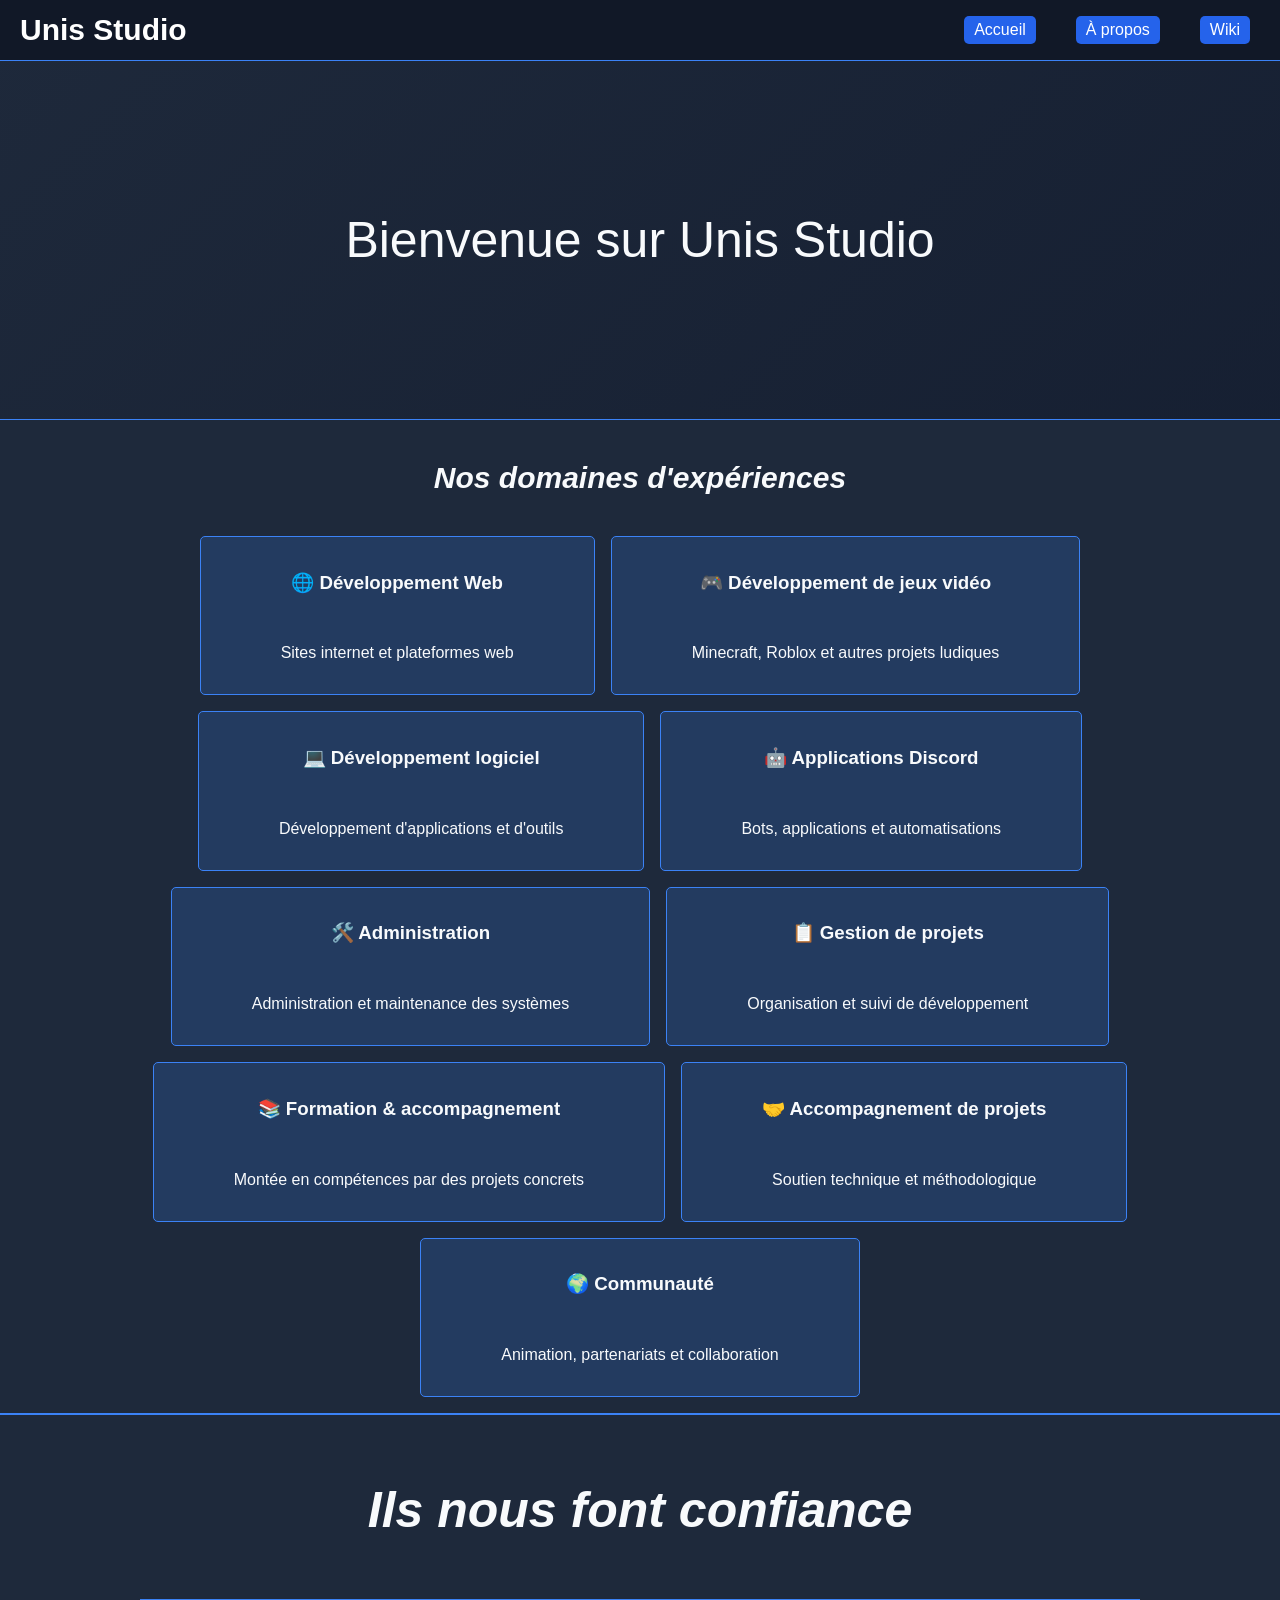
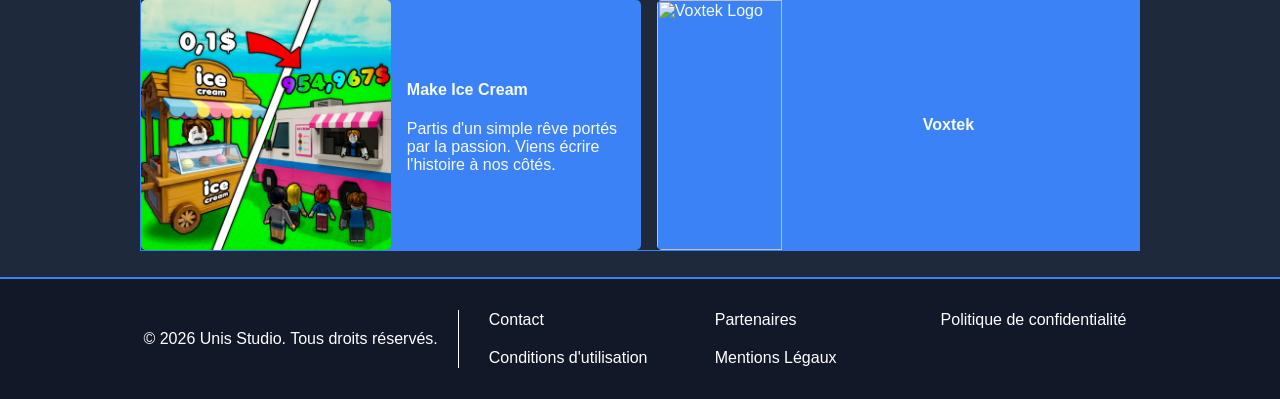
==== index.html @ 0c1479c6 "Ajout Footer, Header, et Index et des bases" ====
<html>
<head>
    <title>Unis Studio</title>
    <link rel="stylesheet" href="css/style.css">
    <link rel="stylesheet" href="css/layout.css">
    <link rel="stylesheet" href="css/index.css">
</head>
<body>
    <div id="header"></div>
    <div class="pad0">
        <div class="banner">
            <p id="Title-Index">Bienvenue sur Unis Studio</p>
        </div>
    </div>
    <div class="pad1" id="Domaine-Pad">
        <h2 id="Title-Domaine">Nos domaines d'expériences</h2>
        <div class="domaine-container">
            <div class="domaine">
                <h3>🌐 Développement Web</h3>
                <p>Sites internet et plateformes web</p>
            </div>
            <div class="domaine">
                <h3>🎮 Développement de jeux vidéo</h3>
                <p>Minecraft, Roblox et autres projets ludiques</p>
            </div>
            <div class="domaine">
                <h3>💻 Développement logiciel</h3>
                <p>Développement d'applications et d'outils</p>
            </div>
            <div class="domaine">
                <h3>🤖 Applications Discord</h3>
                <p>Bots, applications et automatisations</p>
            </div>
            <div class="domaine">
                <h3>🛠️ Administration</h3>
                <p>Administration et maintenance des systèmes</p>
            </div>
            <div class="domaine">
                <h3>📋 Gestion de projets</h3>
                <p>Organisation et suivi de développement</p>
            </div>
            <div class="domaine">
                <h3>📚 Formation & accompagnement</h3>
                <p>Montée en compétences par des projets concrets</p>
            </div>
            <div class="domaine">
                <h3>🤝 Accompagnement de projets</h3>
                <p>Soutien technique et méthodologique</p>
            </div>
            <div class="domaine">
                <h3>🌍 Communauté</h3>
                <p>Animation, partenariats et collaboration</p>
            </div>
        </div>
    </div>

    <div class="pad1" id="Partners-Pad">
        <p id="Title-Pad">Ils nous font confiance</p>
        <div class="partners">
            <div class="partners-container">
                <div class="partner">
                    <img src="assets/images/logo/madeicecream.webp" alt="Make Ice Cream Logo">
                    <div class="partner-text">
                        <h4>Make Ice Cream</h4>
                        <p>Partis d'un simple rêve portés par la passion. Viens écrire l'histoire à nos côtés.</p>
                    </div>
                </div>

                <div class="partner">
                    <img src="assets/images/logo/voxtek.gif" alt="Voxtek Logo">
                    <div class="partner-text">
                        <h4>Voxtek</h4>
                    </div>
                </div>
                <div class="partner">
                    <img src="assets/images/logo/kyubii.gif" alt="Kyubii Logo">
                    <div class="partner-text">
                        <h4>Kyubii</h4>
                    </div>
                </div>
            </div>
            <div aria-hidden="true" class="partners-container">
                <div class="partner">
                    <img src="assets/images/logo/madeicecream.webp" alt="Make Ice Cream Logo">
                    <div class="partner-text">
                        <h4>Make Ice Cream</h4>
                        <p>Partis d'un simple rêve portés par la passion. Viens écrire l'histoire à nos côtés.</p>
                    </div>
                </div>
                <div class="partner">
                    <img src="assets/images/logo/voxtek.gif" alt="Voxtek Logo">
                    <div class="partner-text">
                        <h4>Voxtek</h4>
                    </div>
                </div>
                <div class="partner">
                    <img src="assets/images/logo/kyubii.gif" alt="Kyubii Logo">
                    <div class="partner-text">
                        <h4>Kyubii</h4>
                    </div>
                </div>
            </div>
        </div>
    </div>
    
    <div id="footer"></div>

    <script src="js/layout.js"></script>
</body>


</html>
---- css/style.css ----
:root {
    --primary-color: #3b82f6;
    --secondary-color: #111827;
    --background-color: #0f172a;
    --background-color-low: #1e293b;
    --background-color-high: #1e293b;
    --surface-color: #141f30;

    --text-color: #f8fafc;
    --text-secondary: #cbd5e1;

    --button-color: #2563eb;
    --button-hover: #1d4ed8;

    --background-color1: #1e293b;
    --background-color2: #0f172a;
}
body {
    display: block;
    margin: 8px;
    background: linear-gradient(135deg, var(--background-color1), var(--background-color2));
    font-family: Arial, sans-serif;
}
#title-Index {
    font-size: 50px;
    text-align: center;
    color: var(--text-color);
}
---- css/layout.css ----
html,
body {
    min-height: 100vh;
    margin: 0;
}
body {
    display: flex;
    flex-direction: column;
}
/* Footer */
.footer-content {
    margin-top: auto;
    color: var(--secondary-color);

    width: 100%;
    height: 120px;

    background-color: var(--secondary-color);
    color: white;

    display: flex;
    justify-content: center;
    align-items: center;
    border-top: 1px solid var(--primary-color);
}
.footer-mention {
    border-right: 1px solid white;
    margin-right: 20px;
    padding-right: 20px;
    padding-top: 20px;
    padding-bottom: 20px;
}
.footer-link {
    color: white;
    text-decoration: none;
    margin: 0 10px;
}
.footer-link:hover {
    text-decoration: underline;
}
.footer-content-links {
    display: grid;
    grid-template-columns: repeat(3, 1fr);
    gap: 20px;
}

/* Header */
.header-content {
    color: var(--secondary-color);
    position: relative;
    top: 0;
    left: 0;
    width: 100%;
    height: 60px;
    background-color: var(--secondary-color);
    color: white;
    display: flex;
    align-items: center;
    border-bottom: 1px solid var(--primary-color);
}
#Header-Title {
    font-size: 30px;
    text-align: left;
    color: white;
    margin-left: 20px;
}
.nav-link {
    display: flex;
    margin-left: auto;
    gap: 20px;
    margin-right: 20px;
}
.nav-item {
    color: var(--text-color-light);
    text-decoration: none;
    margin: 0 10px;
    background-color: var(--button-color);
    padding: 5px 10px;
    border-radius: 5px;
}
.nav-item:hover {
    text-decoration: underline;
}
---- css/index.css ----
:root {
    --pad-separator: 1px solid var(--primary-color);
}
.pad0 {
    margin: 100px auto;
}
.pad1 {
    padding: 1em;
    display: flex;
    flex-direction: column;
    align-items: center;
    background-color: var(--background-color-high);
    border-top: 1px solid var(--primary-color);
    border-bottom: 0.2px solid var(--primary-color);
}
#Title-Pad {
    font-size: 50px;
    font-weight: bold;
    font-style: italic;
    color: var(--text-color);

}

/* Domaine */
#Domaine-Pad {
    display: flex;
    flex-direction: column;
    align-items: center;
    gap: 1em;
}
#Title-Domaine {
    font-size: 30px;
    font-weight: bold;
    font-style: italic;
    color: var(--text-color);
}

.domaine-container {
    display: flex;
    flex-wrap: wrap;
    flex-direction: center;
    justify-content: center;
    gap: 1em;
}
.domaine {
    display: flex;
    flex-direction: column;
    align-items: center;
    justify-content: center;
    gap: 1em;
    padding: 1em 5em; 
    border: 1px solid var(--primary-color);
    background-color: rgba(59, 130, 246, 0.2);
    color: var(--text-color);
    border-radius: 5px;
}
.domaine:hover {
    background-color: rgba(59, 130, 246, 0.4);
    box-shadow: 0 0 10px var(--primary-color);
    
    scale: 1.01;
}

/* Partners */
.partners {
    margin: 10px auto;
    border: 1px solid var(--primary-color);
    width: 80%;
    display: flex;
    overflow-x: auto;
    gap: 1em;

}
.partners-container {
    display: flex;
    align-items: center;
    justify-content: center;
    gap: 1em;
    animation: scroll 10s linear infinite;
}
.partners::-webkit-scrollbar {
    display: none;
}
.partner {
    display: flex;
    width: 500px;
    height: 250px;
    background-color: var(--primary-color);
    color: var(--text-color);
    justify-content: left;
    align-items: center;
    gap: 1em;
    border-radius: 5px;
    align-content: center;
}
.partner:hover {
    box-shadow: 0 0 10px var(--primary-color);
    scale: 1.01;
}
img {
    width: 50%;
    height: 100%;
    border-radius: 5px;
}

@keyframes scroll {
    from {
        translate : 0%;
    }
    to {
        translate : -100%;
    }
}
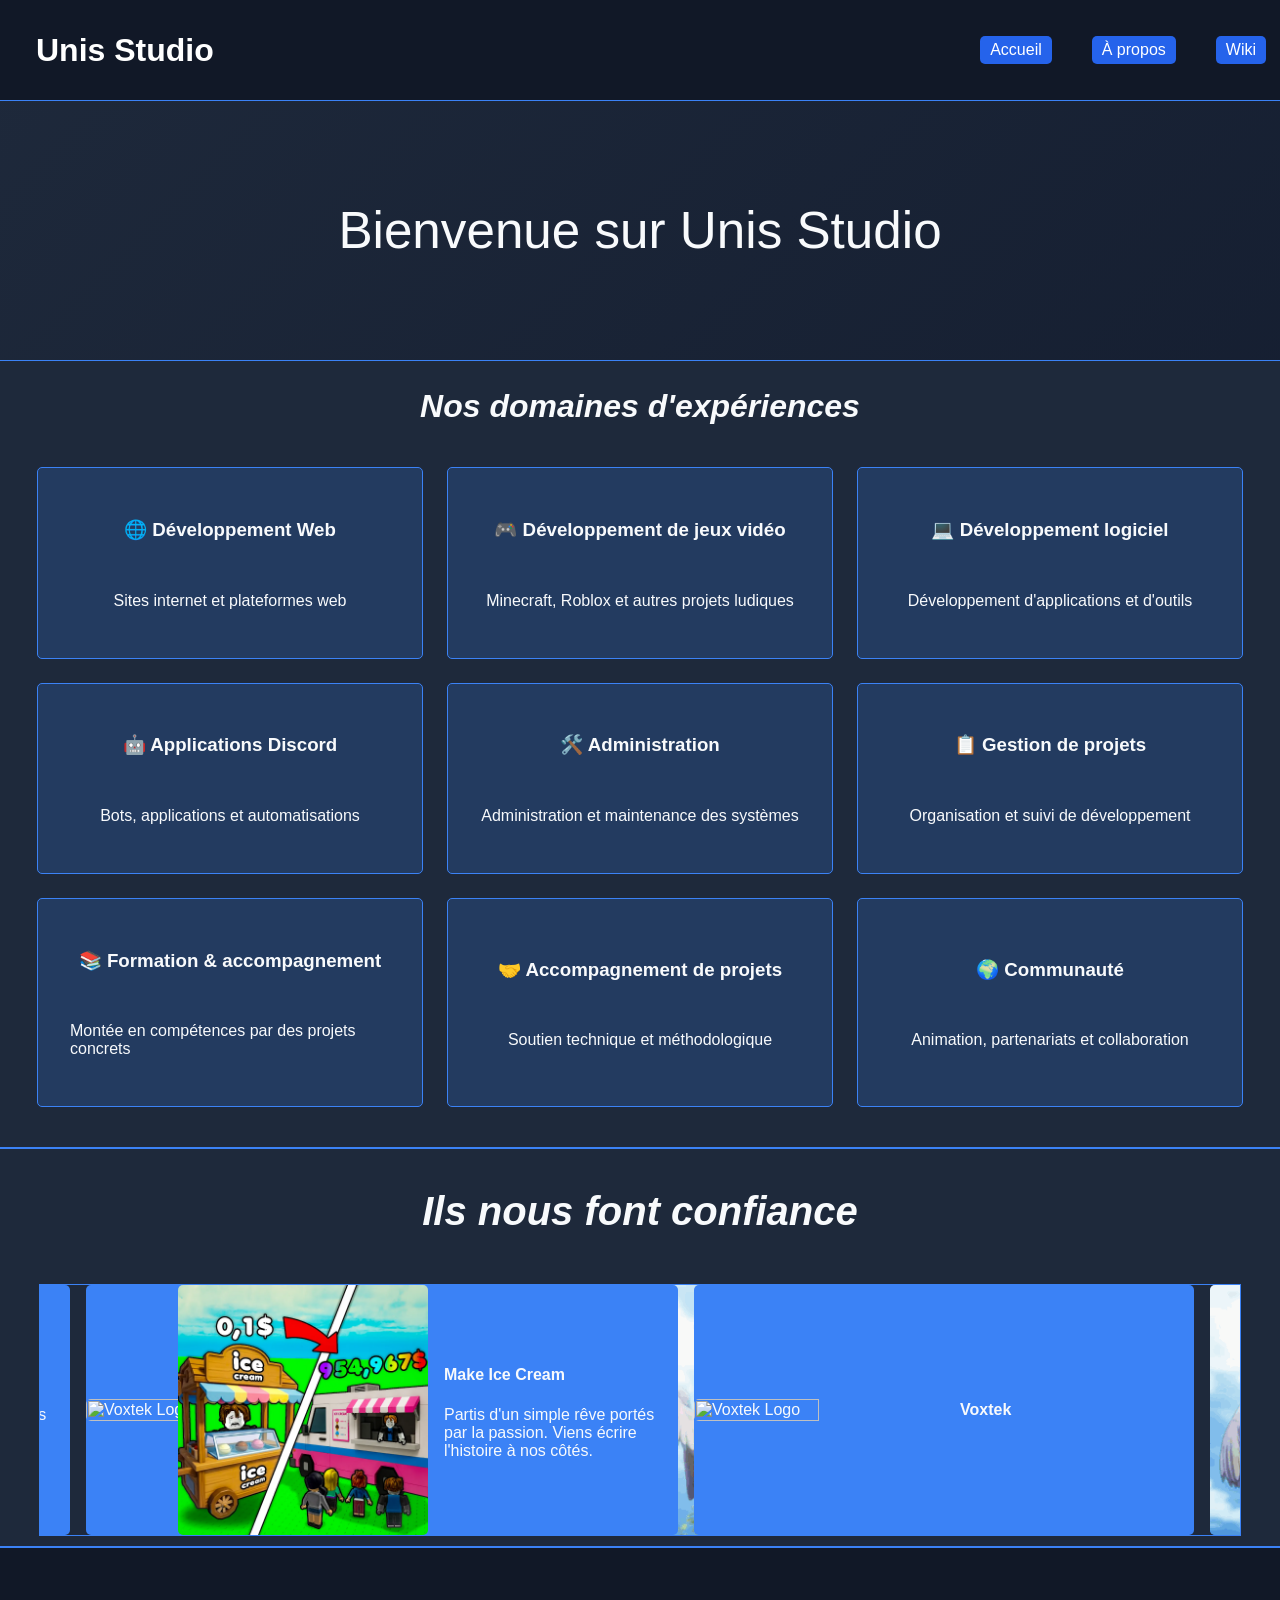
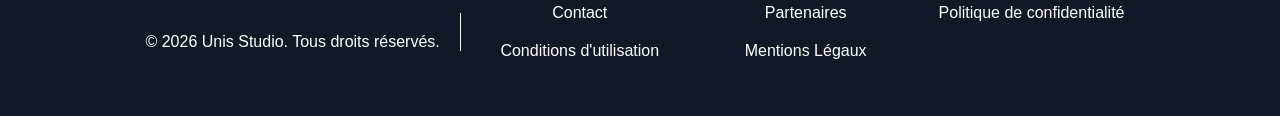
==== commit ae70549e: "feat: add Git workflow documentation and improve CSS responsiveness" ====
--- a/index.html
+++ b/index.html
@@ -7,6 +7,8 @@
 </head>
 <body>
     <div id="header"></div>
+    <main>
+        
     <div class="pad0">
         <div class="banner">
             <p id="Title-Index">Bienvenue sur Unis Studio</p>
@@ -103,6 +105,8 @@
         </div>
     </div>
     
+    
+    </main>
     <div id="footer"></div>
 
     <script src="js/layout.js"></script>
--- a/css/style.css
+++ b/css/style.css
@@ -15,14 +15,20 @@
     --background-color1: #1e293b;
     --background-color2: #0f172a;
 }
+html,
 body {
-    display: block;
-    margin: 8px;
+    min-height: 100vh;
+    margin: 0;
+}
+
+body {
+    display: flex;
+    flex-direction: column;
     background: linear-gradient(135deg, var(--background-color1), var(--background-color2));
     font-family: Arial, sans-serif;
+    overflow-x: hidden;
 }
-#title-Index {
-    font-size: 50px;
-    text-align: center;
-    color: var(--text-color);
+main {
+    flex: 1;
 }
+
--- a/css/layout.css
+++ b/css/layout.css
@@ -1,49 +1,3 @@
-html,
-body {
-    min-height: 100vh;
-    margin: 0;
-}
-body {
-    display: flex;
-    flex-direction: column;
-}
-/* Footer */
-.footer-content {
-    margin-top: auto;
-    color: var(--secondary-color);
-
-    width: 100%;
-    height: 120px;
-
-    background-color: var(--secondary-color);
-    color: white;
-
-    display: flex;
-    justify-content: center;
-    align-items: center;
-    border-top: 1px solid var(--primary-color);
-}
-.footer-mention {
-    border-right: 1px solid white;
-    margin-right: 20px;
-    padding-right: 20px;
-    padding-top: 20px;
-    padding-bottom: 20px;
-}
-.footer-link {
-    color: white;
-    text-decoration: none;
-    margin: 0 10px;
-}
-.footer-link:hover {
-    text-decoration: underline;
-}
-.footer-content-links {
-    display: grid;
-    grid-template-columns: repeat(3, 1fr);
-    gap: 20px;
-}
-
 /* Header */
 .header-content {
     color: var(--secondary-color);
@@ -51,7 +5,8 @@
     top: 0;
     left: 0;
     width: 100%;
-    height: 60px;
+    min-height:100px;
+    padding:0 1rem;
     background-color: var(--secondary-color);
     color: white;
     display: flex;
@@ -59,13 +14,15 @@
     border-bottom: 1px solid var(--primary-color);
 }
 #Header-Title {
-    font-size: 30px;
+    font-size:clamp(1.5rem,3vw,2rem);
     text-align: left;
     color: white;
     margin-left: 20px;
 }
 .nav-link {
     display: flex;
+    flex-wrap:wrap;
+
     margin-left: auto;
     gap: 20px;
     margin-right: 20px;
@@ -81,3 +38,70 @@
 .nav-item:hover {
     text-decoration: underline;
 }
+/* Footer */
+.footer-content {
+    margin-top: auto;
+
+    min-height:120px;
+    padding:1.5rem;
+
+    background-color: var(--secondary-color);
+    color: white;
+
+    display: flex;
+    justify-content: center;
+    align-items: center;
+    border-top: 1px solid var(--primary-color);
+    gap:1rem;
+}
+.footer-mention {
+    border-right:1px solid white;
+    margin: 0;
+    padding-right: 20px;
+    padding-top: 20px;
+}
+.footer-link {
+    color: white;
+    text-decoration: none;
+    margin: 0 10px;
+}
+.footer-link:hover {
+    text-decoration: underline;
+}
+.footer-content-links {
+    display: grid;
+    grid-template-columns: repeat(3, 1fr);
+    gap: 20px;
+    justify-items:center;
+}
+
+
+
+
+/* Reponsive */
+@media(max-width:768px){
+
+    .footer-content{
+        flex-direction:column;
+        text-align:center;
+    }
+    .footer-content-links{
+        grid-template-columns:1fr;
+    }
+    .footer-mention{
+        border-right:none;
+        border-bottom:1px solid white;
+        padding-right:0;
+        padding-bottom:20px;
+
+    }
+    .header-content{
+        flex-direction:column;
+        padding:1rem;
+    }
+
+    .nav-link{
+        margin:1rem 0 0;
+        justify-content:center;
+    }
+}
--- a/css/index.css
+++ b/css/index.css
@@ -1,11 +1,12 @@
 :root {
     --pad-separator: 1px solid var(--primary-color);
 }
+/* Generale */
 .pad0 {
-    margin: 100px auto;
+    margin: clamp(50px, 8vw, 100px) auto;
 }
 .pad1 {
-    padding: 1em;
+    padding: clamp(1rem, 3vw, 2rem) auto;
     display: flex;
     flex-direction: column;
     align-items: center;
@@ -13,12 +14,18 @@
     border-top: 1px solid var(--primary-color);
     border-bottom: 0.2px solid var(--primary-color);
 }
+
 #Title-Pad {
-    font-size: 50px;
+    font-size: clamp(2rem, 4vw, 2.5rem);
     font-weight: bold;
     font-style: italic;
     color: var(--text-color);
 
+}
+#title-Index {
+    font-size: clamp(2.2rem, 5vw, 3.2rem);
+    text-align: center;
+    color: var(--text-color);
 }
 
 /* Domaine */
@@ -29,7 +36,7 @@
     gap: 1em;
 }
 #Title-Domaine {
-    font-size: 30px;
+    font-size: clamp(1.7rem, 3vw, 2rem);
     font-weight: bold;
     font-style: italic;
     color: var(--text-color);
@@ -38,9 +45,9 @@
 .domaine-container {
     display: flex;
     flex-wrap: wrap;
-    flex-direction: center;
     justify-content: center;
-    gap: 1em;
+    margin-bottom: min(5%, 40px);
+    gap: 1.5rem;
 }
 .domaine {
     display: flex;
@@ -48,26 +55,29 @@
     align-items: center;
     justify-content: center;
     gap: 1em;
-    padding: 1em 5em; 
+    padding: 2rem;
     border: 1px solid var(--primary-color);
     background-color: rgba(59, 130, 246, 0.2);
     color: var(--text-color);
     border-radius: 5px;
+    flex:1 1 280px;
+    max-width: 320px;
+    min-width:250px;
 }
 .domaine:hover {
     background-color: rgba(59, 130, 246, 0.4);
     box-shadow: 0 0 10px var(--primary-color);
-    
-    scale: 1.01;
+    transition:.25s;
+    transform: scale(1.02);
 }
 
 /* Partners */
 .partners {
     margin: 10px auto;
     border: 1px solid var(--primary-color);
-    width: 80%;
+    width: min(1200px,95%);
     display: flex;
-    overflow-x: auto;
+    overflow: hidden;
     gap: 1em;
 
 }
@@ -83,8 +93,7 @@
 }
 .partner {
     display: flex;
-    width: 500px;
-    height: 250px;
+    flex:0 0 500px;
     background-color: var(--primary-color);
     color: var(--text-color);
     justify-content: left;
@@ -92,23 +101,88 @@
     gap: 1em;
     border-radius: 5px;
     align-content: center;
+    min-height:250px;
 }
 .partner:hover {
     box-shadow: 0 0 10px var(--primary-color);
-    scale: 1.01;
+    transition:.25s;
+    transform:scale(1.02);
 }
-img {
+.partner img {
     width: 50%;
     height: 100%;
     border-radius: 5px;
+    object-fit: cover;
 }
 
 @keyframes scroll {
     from {
-        translate : 0%;
+        transform:translateX(0%);
     }
     to {
-        translate : -100%;
+        transform:translateX(-100%)
     }
 }
 
+@media (max-width: 900px) {
+
+    .partner {
+        flex: 0 0 380px;
+        height: 200px;
+    }
+
+    .domaine {
+        flex: 1 1 220px;
+    }
+
+}
+@media (max-width: 768px) {
+
+    .domaine-container {
+        flex-direction: column;
+        align-items: center;
+    }
+
+    .domaine {
+        width: 100%;
+        max-width: 450px;
+        min-height: auto;
+    }
+
+    .partner {
+        flex: 0 0 95%;
+        height: auto;
+        flex-direction: column;
+    }
+
+    .partner img {
+        width: 100%;
+        height: 220px;
+    }
+    
+
+}
+
+@media (max-width: 480px) {
+
+    .pad1 {
+        padding: 1rem;
+    }
+
+    #Title-Pad {
+        font-size: 1.8rem;
+    }
+
+    #title-Index {
+        font-size: 2.2rem;
+    }
+
+    .domaine {
+        padding: 1.5rem;
+    }
+
+    .partner img {
+        height: 180px;
+    }
+
+}
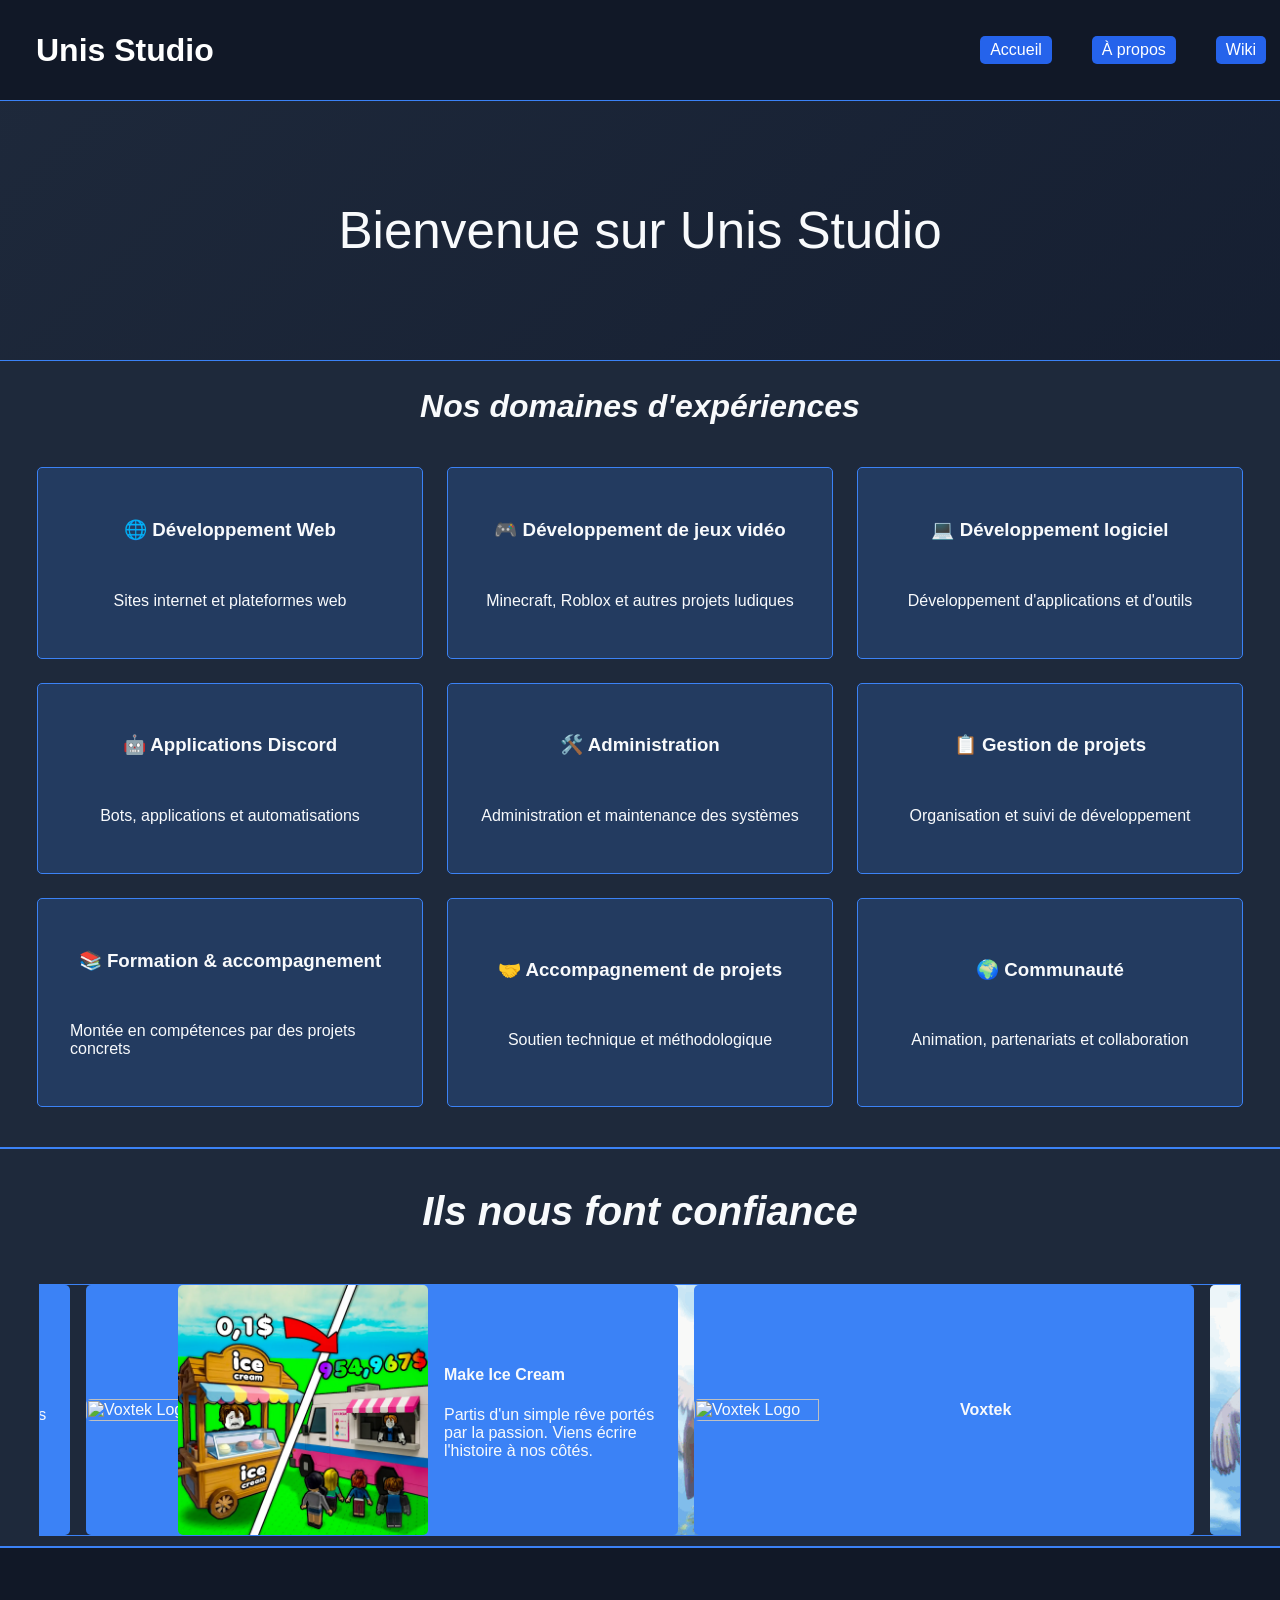
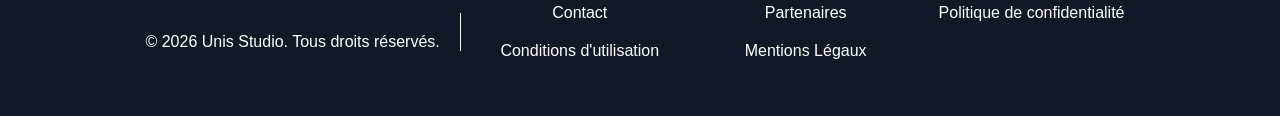
==== commit 49e0b50c: "feat: add logo image and Open Graph meta tags to index.html" ====
--- a/index.html
+++ b/index.html
@@ -1,9 +1,15 @@
 <html>
 <head>
     <title>Unis Studio</title>
+    <link rel="icon" href="assets/images/logo/UnisStudio.png">
     <link rel="stylesheet" href="css/style.css">
     <link rel="stylesheet" href="css/layout.css">
     <link rel="stylesheet" href="css/index.css">
+    <!-- Preview Page -->
+    <meta property="og:title" content="Unis Studio | By H.M.C.">
+    <meta property="og:description" content="Unis Studio est un studio de développement de logiciels et jeux vidéos">
+    <meta property="og:type" content="website">
+    <meta property="og:url" content="https://unis-studio.github.io/site/assets/image/logo/UnisStudio.png">
 </head>
 <body>
     <div id="header"></div>
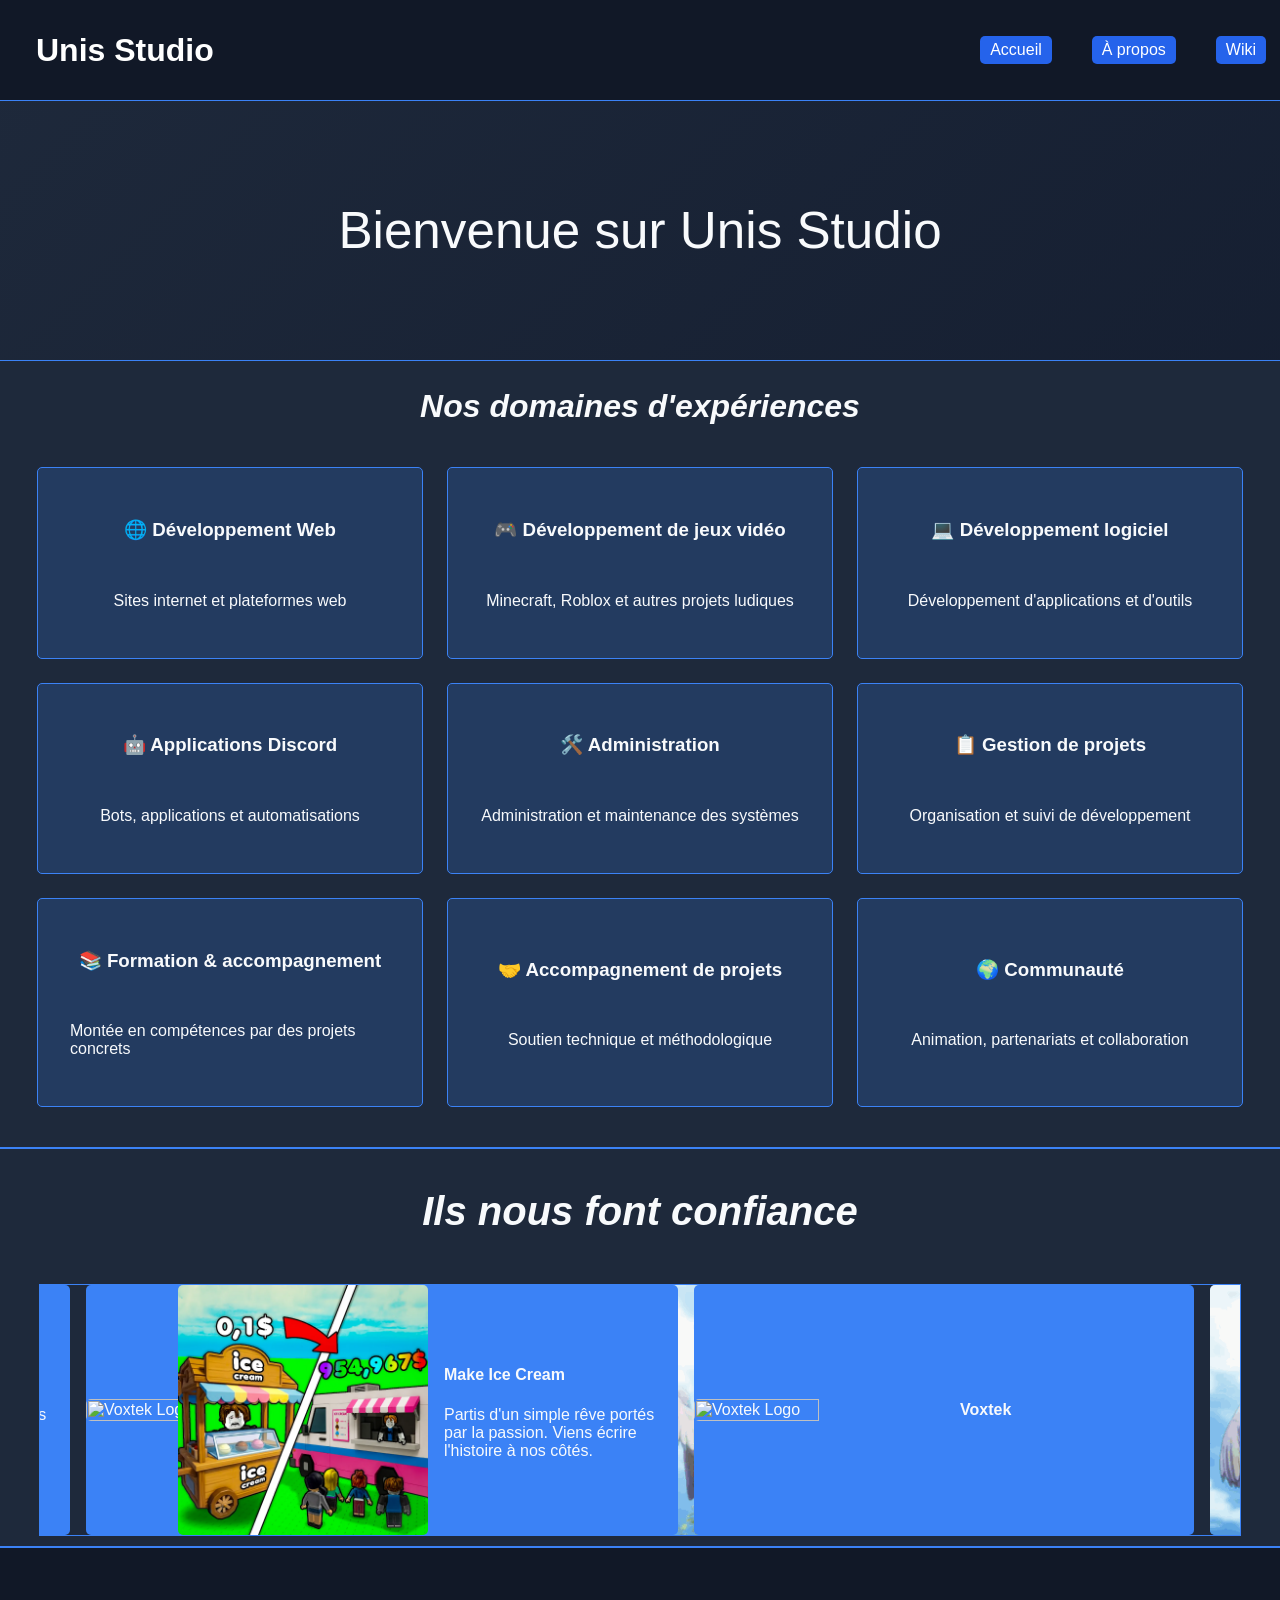
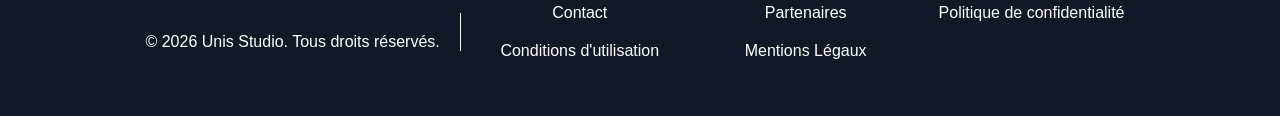
==== commit 5302d912: "feat: update contact page with new layout and Open Graph meta tags" ====
--- a/index.html
+++ b/index.html
@@ -9,7 +9,7 @@
     <meta property="og:title" content="Unis Studio | By H.M.C.">
     <meta property="og:description" content="Unis Studio est un studio de développement de logiciels et jeux vidéos">
     <meta property="og:type" content="website">
-    <meta property="og:url" content="https://unis-studio.github.io/site/assets/image/logo/UnisStudio.png">
+    <meta property="og:url" content="https://unis-studio.github.io/site/assets/images/logo/UnisStudio.png">
 </head>
 <body>
     <div id="header"></div>
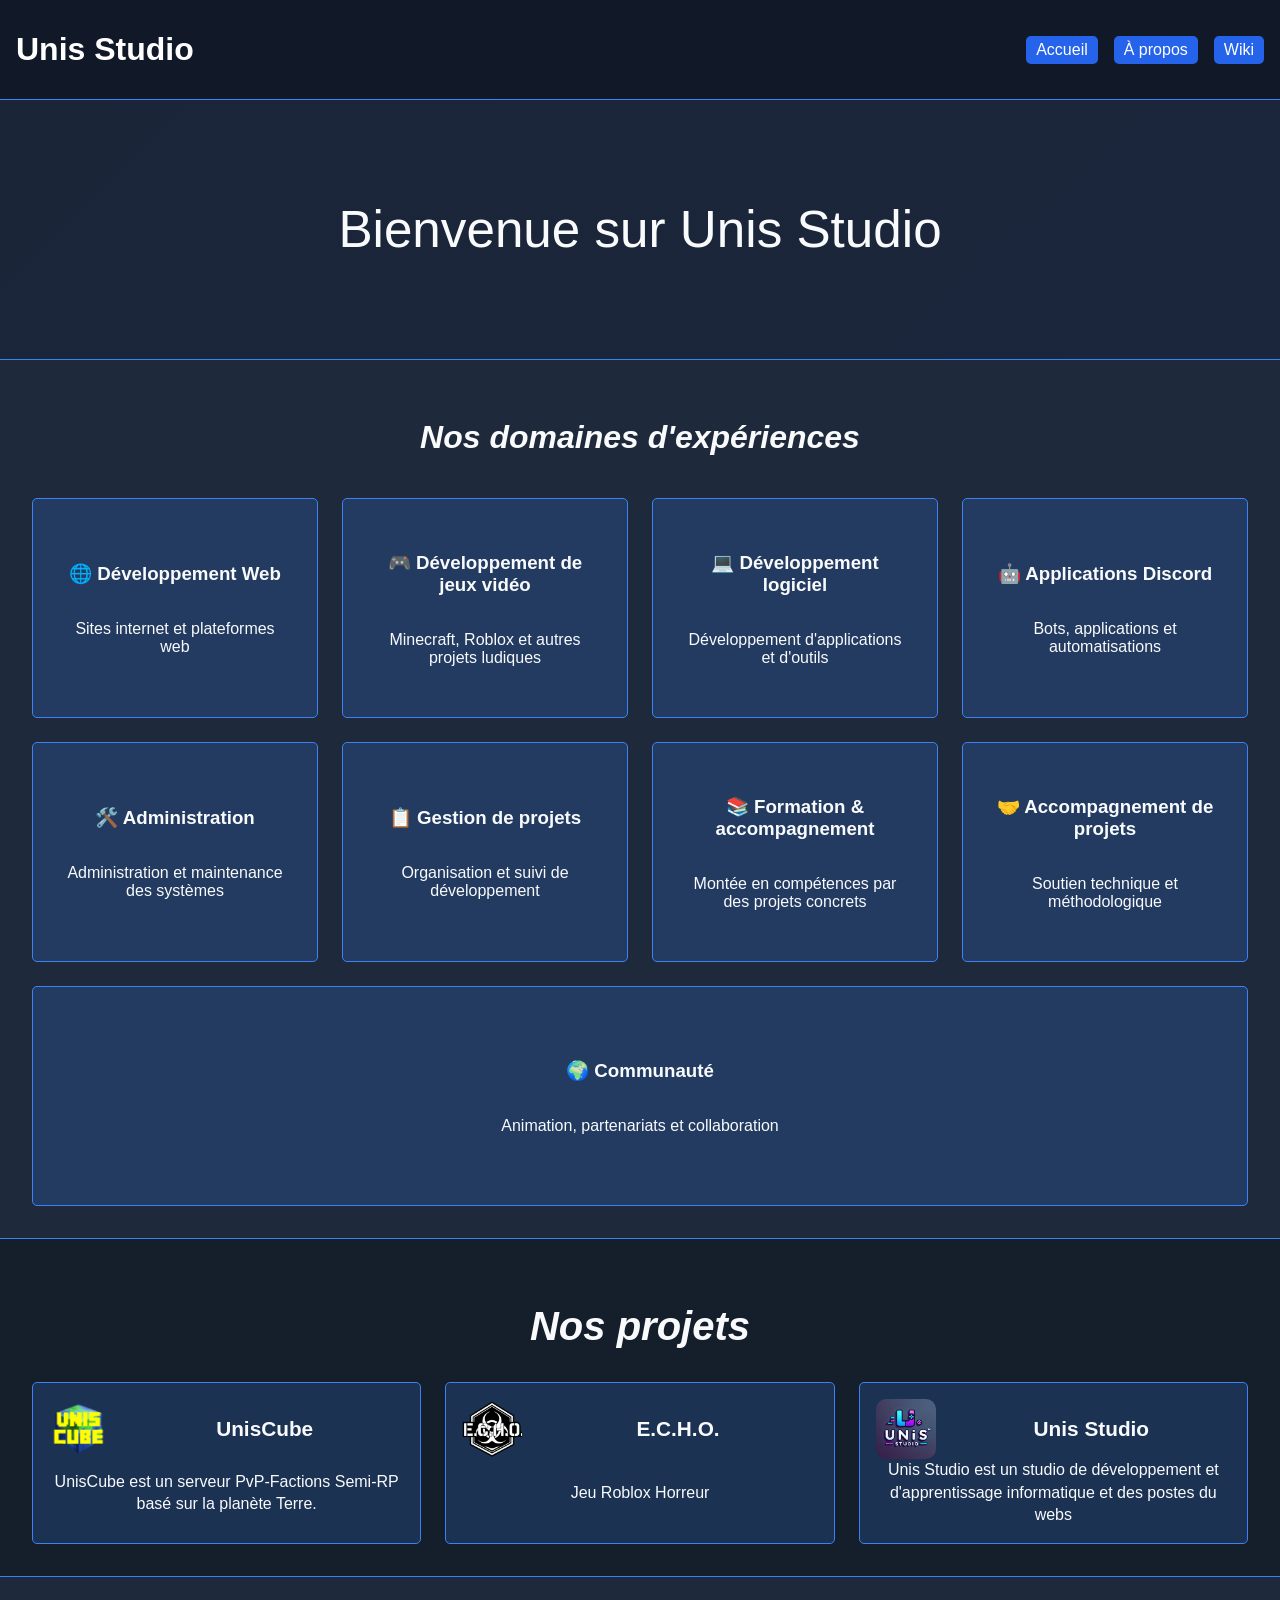
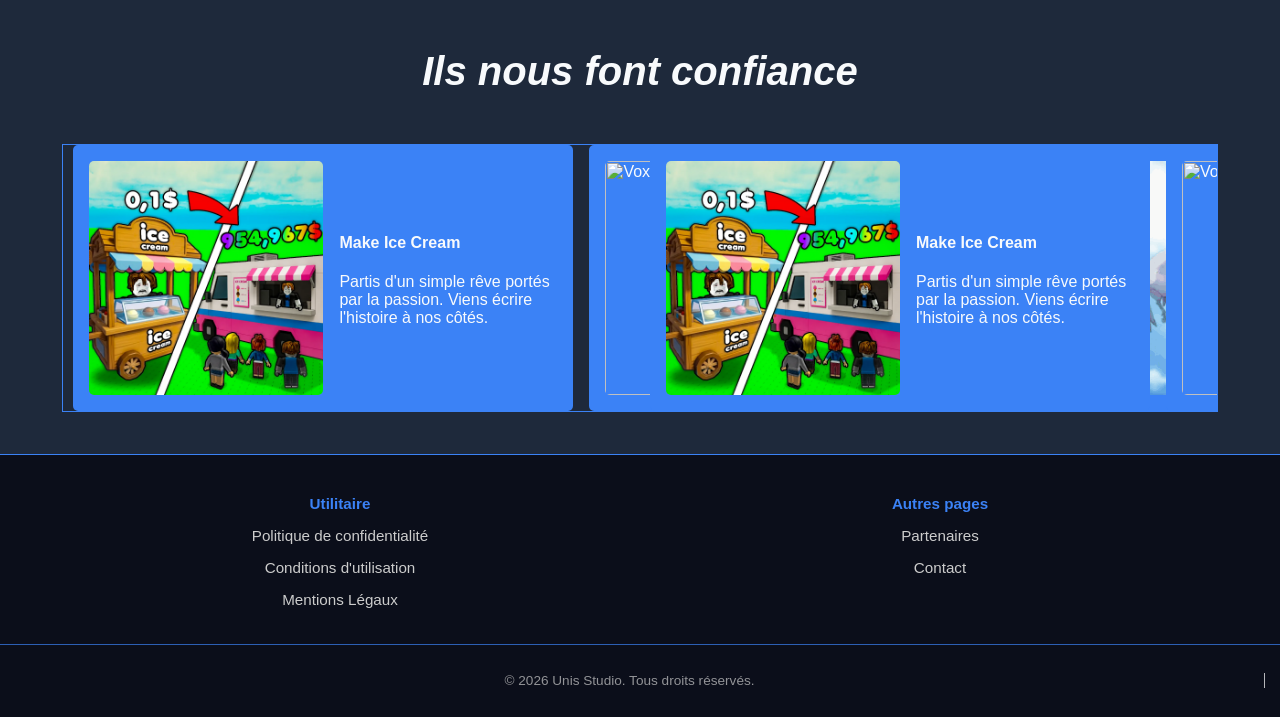
==== commit f674a600: "feat: add projects section with dynamic content; include privacy policy and terms of use pages; enha" ====
--- a/index.html
+++ b/index.html
@@ -1,6 +1,7 @@
 <html>
 <head>
     <title>Unis Studio</title>
+    <meta name="viewport" content="width=device-width, initial-scale=1.0">
     <link rel="icon" href="assets/images/logo/UnisStudio.png">
     <link rel="stylesheet" href="css/style.css">
     <link rel="stylesheet" href="css/layout.css">
@@ -61,7 +62,11 @@
             </div>
         </div>
     </div>
-
+    <div class="pad2" id="Nos-projets">
+        <h2 id="Title-Pad">Nos projets</h2>
+        <div class="projet-container" id="projet-container">
+        </div>
+    </div>
     <div class="pad1" id="Partners-Pad">
         <p id="Title-Pad">Ils nous font confiance</p>
         <div class="partners">
@@ -114,7 +119,8 @@
     
     </main>
     <div id="footer"></div>
-
+    <script src="assets/data/projets.js"></script>
+    <script src="js/index.js"></script>
     <script src="js/layout.js"></script>
 </body>
 
--- a/css/style.css
+++ b/css/style.css
@@ -2,7 +2,7 @@
     --primary-color: #3b82f6;
     --secondary-color: #111827;
     --background-color: #0f172a;
-    --background-color-low: #1e293b;
+    --background-color-low: #151e2b;
     --background-color-high: #1e293b;
     --surface-color: #141f30;
 
@@ -12,8 +12,9 @@
     --button-color: #2563eb;
     --button-hover: #1d4ed8;
 
-    --background-color1: #1e293b;
+    --background-color1: #1a2538;
     --background-color2: #0f172a;
+    --background-color3: #1c2741;
 }
 html,
 body {
@@ -24,11 +25,26 @@
 body {
     display: flex;
     flex-direction: column;
-    background: linear-gradient(135deg, var(--background-color1), var(--background-color2));
+    background: linear-gradient(135deg, var(--background-color1) 0%, var(--background-color3) 50%, var(--background-color2) 100%);
+    background-size: 200% 200%;
+    animation: gradientMove 15s ease infinite;
     font-family: Arial, sans-serif;
     overflow-x: hidden;
 }
 main {
     flex: 1;
 }
+@keyframes gradientMove {
+    0% {
+        background-position: 0% 50%;
+    }
 
+    50% {
+        background-position: 100% 50%;
+    }
+
+    100% {
+        background-position: 0% 50%;
+    }
+}
+
--- a/css/layout.css
+++ b/css/layout.css
@@ -1,107 +1,338 @@
-/* Header */
+/* =========================
+   GLOBAL
+========================= */
+
+* {
+    box-sizing: border-box;
+}
+
+
+/* =========================
+   HEADER
+========================= */
+
 .header-content {
-    color: var(--secondary-color);
-    position: relative;
-    top: 0;
-    left: 0;
+
     width: 100%;
-    min-height:100px;
-    padding:0 1rem;
+    min-height: 100px;
+
+    padding: 1rem;
+
     background-color: var(--secondary-color);
     color: white;
+
     display: flex;
     align-items: center;
+    justify-content: space-between;
+    gap: 1rem;
+
     border-bottom: 1px solid var(--primary-color);
 }
+
+
 #Header-Title {
-    font-size:clamp(1.5rem,3vw,2rem);
+
+    margin: 0;
+
+    font-size: clamp(1.5rem, 3vw, 2rem);
+
+    color: white;
+
     text-align: left;
+
+}
+
+
+.nav-link {
+
+    display: flex;
+
+    flex-wrap: wrap;
+
+    justify-content: flex-end;
+
+    align-items: center;
+
+    gap: 1rem;
+
+}
+
+
+.nav-item {
+
+    padding: 5px 10px;
+
+    background-color: var(--button-color);
+
+    color: var(--text-color-light);
+
+    text-decoration: none;
+
+    border-radius: 5px;
+
+    white-space: nowrap;
+
+    transition: .2s;
+}
+
+
+.nav-item:hover {
+
+    text-decoration: underline;
+
+}
+
+
+/* =========================
+   FOOTER
+========================= */
+
+.footer {
+
+    margin-top: auto;
+
+    background: #0b0e1a;
+
+    color: #ccc;
+
+    font-size: .95rem;
+
+    border-top: 1px solid var(--primary-color);
+
+}
+
+
+.footer-content {
+
+    width: min(1200px, 100%);
+
+    margin: auto;
+
+    padding: 20px;
+
+    display: grid;
+
+    grid-template-columns: repeat(auto-fit, minmax(220px, 1fr));
+
+    gap: 40px;
+
+}
+
+
+.footer-mention {
+
+    border-right: 1px solid white;
+
+    padding-right: 20px;
+
+}
+
+
+.footer-link {
+
     color: white;
-    margin-left: 20px;
-}
-.nav-link {
-    display: flex;
-    flex-wrap:wrap;
-
-    margin-left: auto;
+
+    text-decoration: none;
+
+}
+
+
+.footer-link:hover {
+
+    text-decoration: underline;
+
+}
+
+
+
+.footer-content-links {
+
+    display: grid;
+
+    grid-template-columns: repeat(3, 1fr);
+
     gap: 20px;
-    margin-right: 20px;
-}
-.nav-item {
-    color: var(--text-color-light);
-    text-decoration: none;
-    margin: 0 10px;
-    background-color: var(--button-color);
-    padding: 5px 10px;
-    border-radius: 5px;
-}
-.nav-item:hover {
-    text-decoration: underline;
-}
-/* Footer */
-.footer-content {
-    margin-top: auto;
-
-    min-height:120px;
-    padding:1.5rem;
-
-    background-color: var(--secondary-color);
-    color: white;
-
-    display: flex;
-    justify-content: center;
-    align-items: center;
-    border-top: 1px solid var(--primary-color);
-    gap:1rem;
-}
-.footer-mention {
-    border-right:1px solid white;
-    margin: 0;
-    padding-right: 20px;
-    padding-top: 20px;
-}
-.footer-link {
-    color: white;
-    text-decoration: none;
-    margin: 0 10px;
-}
-.footer-link:hover {
-    text-decoration: underline;
-}
-.footer-content-links {
-    display: grid;
-    grid-template-columns: repeat(3, 1fr);
-    gap: 20px;
-    justify-items:center;
-}
-
-
-
-
-/* Reponsive */
+
+}
+
+
+.footer-block {
+
+    text-align: center;
+
+}
+
+
+.footer-block h4 {
+
+    color: var(--primary-color);
+
+    margin-bottom: 15px;
+
+}
+
+
+.footer-block p {
+
+    line-height: 1.6;
+
+    opacity: .85;
+
+}
+
+
+.footer-block ul {
+
+    list-style:none;
+
+    padding:0;
+
+}
+
+
+.footer-block ul li {
+
+    margin-bottom:10px;
+
+}
+
+
+.footer-block ul li a {
+
+    color:#ccc;
+
+    text-decoration:none;
+
+    transition:.2s;
+
+}
+
+
+.footer-block ul li a:hover {
+
+    color:var(--primary-light);
+
+}
+
+
+
+.footer-bottom {
+
+    border-top:1px solid var(--primary-color);
+
+    text-align:center;
+
+    padding:15px;
+
+    font-size:.85rem;
+
+    opacity:.7;
+
+}
+
+
+
+/* =========================
+   TABLETTE
+========================= */
+
 @media(max-width:768px){
 
-    .footer-content{
+
+    /* HEADER */
+
+    .header-content {
+
         flex-direction:column;
+
+        justify-content:center;
+
         text-align:center;
-    }
-    .footer-content-links{
+
+    }
+
+
+    #Header-Title {
+
+        text-align:center;
+
+    }
+
+
+    .nav-link {
+
+        justify-content:center;
+
+        width:100%;
+
+    }
+
+
+
+    /* FOOTER */
+
+
+    .footer-content {
+
         grid-template-columns:1fr;
-    }
-    .footer-mention{
+
+        text-align:center;
+
+    }
+
+
+    .footer-content-links {
+
+        grid-template-columns:repeat(2,1fr);
+
+    }
+
+
+    .footer-mention {
+
         border-right:none;
+
         border-bottom:1px solid white;
+
         padding-right:0;
+
         padding-bottom:20px;
 
     }
-    .header-content{
+
+}
+
+
+
+/* =========================
+   MOBILE
+========================= */
+
+@media(max-width:480px){
+
+
+    .nav-link {
+
         flex-direction:column;
-        padding:1rem;
-    }
-
-    .nav-link{
-        margin:1rem 0 0;
-        justify-content:center;
-    }
+
+        width:100%;
+
+    }
+
+
+    .nav-item {
+
+        width:100%;
+
+        text-align:center;
+
+    }
+
+
+    .footer-content-links {
+
+        grid-template-columns:1fr;
+
+    }
+
 }
--- a/css/index.css
+++ b/css/index.css
@@ -1,188 +1,483 @@
 :root {
     --pad-separator: 1px solid var(--primary-color);
 }
-/* Generale */
+
+
+/* =========================
+   GENERAL
+========================= */
+
 .pad0 {
-    margin: clamp(50px, 8vw, 100px) auto;
-}
+
+    margin: clamp(30px, 8vw, 100px) auto;
+
+    width: min(100%, 1200px);
+
+}
+
+
+.pad1,
+.pad2 {
+
+    padding: clamp(1rem, 3vw, 2rem);
+
+    display:flex;
+
+    flex-direction:column;
+
+    align-items:center;
+
+    width:100%;
+
+    border-top:1px solid var(--primary-color);
+
+}
+
+
 .pad1 {
-    padding: clamp(1rem, 3vw, 2rem) auto;
-    display: flex;
-    flex-direction: column;
-    align-items: center;
-    background-color: var(--background-color-high);
-    border-top: 1px solid var(--primary-color);
-    border-bottom: 0.2px solid var(--primary-color);
-}
+
+    background-color:var(--background-color-high);
+
+}
+
+
+.pad2 {
+
+    background-color:var(--background-color-low);
+
+}
+
+
 
 #Title-Pad {
-    font-size: clamp(2rem, 4vw, 2.5rem);
-    font-weight: bold;
-    font-style: italic;
-    color: var(--text-color);
-
-}
+
+    font-size:clamp(2rem,4vw,2.5rem);
+
+    font-weight:bold;
+
+    font-style:italic;
+
+    color:var(--text-color);
+
+    text-align:center;
+
+}
+
+
+
 #title-Index {
-    font-size: clamp(2.2rem, 5vw, 3.2rem);
-    text-align: center;
-    color: var(--text-color);
-}
-
-/* Domaine */
+
+    font-size:clamp(2.2rem,5vw,3.2rem);
+
+    text-align:center;
+
+    color:var(--text-color);
+
+    overflow-wrap:break-word;
+
+}
+
+
+
+/* =========================
+   DOMAINES
+========================= */
+
+
 #Domaine-Pad {
-    display: flex;
-    flex-direction: column;
-    align-items: center;
-    gap: 1em;
-}
+
+    gap:1rem;
+
+}
+
+
+
 #Title-Domaine {
-    font-size: clamp(1.7rem, 3vw, 2rem);
-    font-weight: bold;
-    font-style: italic;
-    color: var(--text-color);
-}
+
+    font-size:clamp(1.7rem,3vw,2rem);
+
+    font-weight:bold;
+
+    font-style:italic;
+
+    color:var(--text-color);
+
+}
+
+
 
 .domaine-container {
-    display: flex;
-    flex-wrap: wrap;
-    justify-content: center;
-    margin-bottom: min(5%, 40px);
-    gap: 1.5rem;
-}
+
+    width:100%;
+
+    display:flex;
+
+    flex-wrap:wrap;
+
+    justify-content:center;
+
+    gap:1.5rem;
+
+}
+
+
+
 .domaine {
-    display: flex;
-    flex-direction: column;
-    align-items: center;
-    justify-content: center;
-    gap: 1em;
-    padding: 2rem;
-    border: 1px solid var(--primary-color);
-    background-color: rgba(59, 130, 246, 0.2);
-    color: var(--text-color);
-    border-radius: 5px;
+
+
+    display:flex;
+
+    flex-direction:column;
+
+    align-items:center;
+
+    justify-content:center;
+
+
+    width:min(100%,320px);
+
+    min-height:220px;
+
+
+    padding:2rem;
+
+
+    border:1px solid var(--primary-color);
+
+    border-radius:5px;
+
+
+    background-color:rgba(59,130,246,.2);
+
+    color:var(--text-color);
+
+
     flex:1 1 280px;
-    max-width: 320px;
-    min-width:250px;
-}
+
+
+    text-align:center;
+
+
+    transition:.25s;
+
+}
+
+
+
 .domaine:hover {
-    background-color: rgba(59, 130, 246, 0.4);
-    box-shadow: 0 0 10px var(--primary-color);
+
+    background-color:rgba(59,130,246,.4);
+
+    box-shadow:0 0 10px var(--primary-color);
+
+    transform:scale(1.02);
+
+}
+
+
+
+/* =========================
+   PROJETS
+========================= */
+
+
+.projet-container {
+
+    width:100%;
+
+    display:flex;
+
+    flex-wrap:wrap;
+
+    justify-content:center;
+
+    gap:1.5rem;
+
+}
+
+
+
+.projet {
+
+
+    display:flex;
+
+    flex-direction:column;
+
+    align-items:center;
+
+
+    width:min(100%,320px);
+
+
+    min-height:155px;
+
+
+    padding:1rem;
+
+
+    border:1px solid var(--primary-color);
+
+    border-radius:5px;
+
+
+    background-color:rgba(59,130,246,.2);
+
+
+    color:var(--text-color);
+
+
+    flex:1 1 280px;
+
+
     transition:.25s;
-    transform: scale(1.02);
-}
-
-/* Partners */
+
+
+}
+
+
+
+.projet:hover {
+
+    transform:scale(1.01);
+
+    box-shadow:0 0 10px var(--primary-color);
+
+}
+
+
+
+.projet p {
+
+
+    flex:1;
+
+
+    display:flex;
+
+    align-items:center;
+
+    justify-content:center;
+
+
+    margin:0;
+
+
+    text-align:center;
+
+
+    line-height:1.4;
+
+}
+
+
+
+.projet-info-up {
+
+
+    width:100%;
+
+
+    display:flex;
+
+    align-items:center;
+
+    justify-content:center;
+
+
+    gap:1rem;
+
+
+}
+
+
+
+.projet-info-up h2 {
+
+
+    flex:1;
+
+
+    margin:0;
+
+
+    font-size:1.3rem;
+
+
+    overflow:hidden;
+
+    text-overflow:ellipsis;
+
+
+    white-space:nowrap;
+
+
+    text-align:center;
+
+
+}
+
+
+
+.projet img {
+
+
+    width:60px;
+
+    height:60px;
+
+
+    flex-shrink:0;
+
+
+    border-radius:10px;
+
+
+    object-fit:cover;
+
+}
+
+
+
+/* =========================
+   PARTNERS
+========================= */
+
+
 .partners {
-    margin: 10px auto;
-    border: 1px solid var(--primary-color);
-    width: min(1200px,95%);
-    display: flex;
-    overflow: hidden;
-    gap: 1em;
-
-}
+
+
+    width:min(1200px,95%);
+
+
+    margin:10px auto;
+
+
+    display:flex;
+
+
+    overflow:hidden;
+
+
+    border:1px solid var(--primary-color);
+
+
+}
+
+
+
 .partners-container {
-    display: flex;
-    align-items: center;
-    justify-content: center;
-    gap: 1em;
-    animation: scroll 10s linear infinite;
-}
-.partners::-webkit-scrollbar {
-    display: none;
-}
+    display:flex;
+    gap:1rem;
+    animation:scroll 10s linear infinite;
+    margin-left: 10px;
+}
+
+
+
 .partner {
-    display: flex;
-    flex:0 0 500px;
-    background-color: var(--primary-color);
-    color: var(--text-color);
-    justify-content: left;
-    align-items: center;
-    gap: 1em;
-    border-radius: 5px;
-    align-content: center;
+    display:flex;
+    flex:0 0 min(90vw,500px);
     min-height:250px;
-}
+    align-items:center;
+    gap:1rem;
+    padding:1rem;
+    border-radius:5px;
+    background-color:var(--primary-color);
+    color:var(--text-color);
+
+}
+
+
+
 .partner:hover {
-    box-shadow: 0 0 10px var(--primary-color);
-    transition:.25s;
+
+
+    box-shadow:0 0 10px var(--primary-color);
+
+
     transform:scale(1.02);
-}
+
+
+}
+
+
+
 .partner img {
-    width: 50%;
-    height: 100%;
-    border-radius: 5px;
-    object-fit: cover;
-}
+
+
+    width:50%;
+
+
+    height:100%;
+
+
+    min-height:200px;
+
+
+    object-fit:cover;
+
+
+    border-radius:5px;
+
+
+}
+
+
 
 @keyframes scroll {
+
     from {
-        transform:translateX(0%);
+        transform:translateX(0);
     }
     to {
-        transform:translateX(-100%)
-    }
-}
-
-@media (max-width: 900px) {
-
+        transform:translateX(-100%);
+    }
+}
+
+/* =========================
+   TABLETTE
+========================= */
+
+@media(max-width:900px){
     .partner {
-        flex: 0 0 380px;
-        height: 200px;
+        flex-direction:column;
+        min-height:auto;
+    }
+    .partner img {
+        width:100%;
+        height:200px;
+    }
+}
+
+/* =========================
+   MOBILE
+========================= */
+
+@media(max-width:480px){
+    .pad1,
+    .pad2 {
+        padding:1rem;
+    }
+
+    #Title-Pad {
+        font-size:1.8rem;
+    }
+
+    #title-Index {
+        font-size:2.2rem;
     }
 
     .domaine {
-        flex: 1 1 220px;
-    }
-
-}
-@media (max-width: 768px) {
-
-    .domaine-container {
-        flex-direction: column;
-        align-items: center;
-    }
-
-    .domaine {
-        width: 100%;
-        max-width: 450px;
-        min-height: auto;
-    }
-
-    .partner {
-        flex: 0 0 95%;
-        height: auto;
-        flex-direction: column;
+        padding:1.5rem;
+    }
+
+    .projet {
+        width:100%;
     }
 
     .partner img {
-        width: 100%;
-        height: 220px;
-    }
-    
-
-}
-
-@media (max-width: 480px) {
-
-    .pad1 {
-        padding: 1rem;
-    }
-
-    #Title-Pad {
-        font-size: 1.8rem;
-    }
-
-    #title-Index {
-        font-size: 2.2rem;
-    }
-
-    .domaine {
-        padding: 1.5rem;
-    }
-
-    .partner img {
-        height: 180px;
+        height:180px;
     }
 
 }
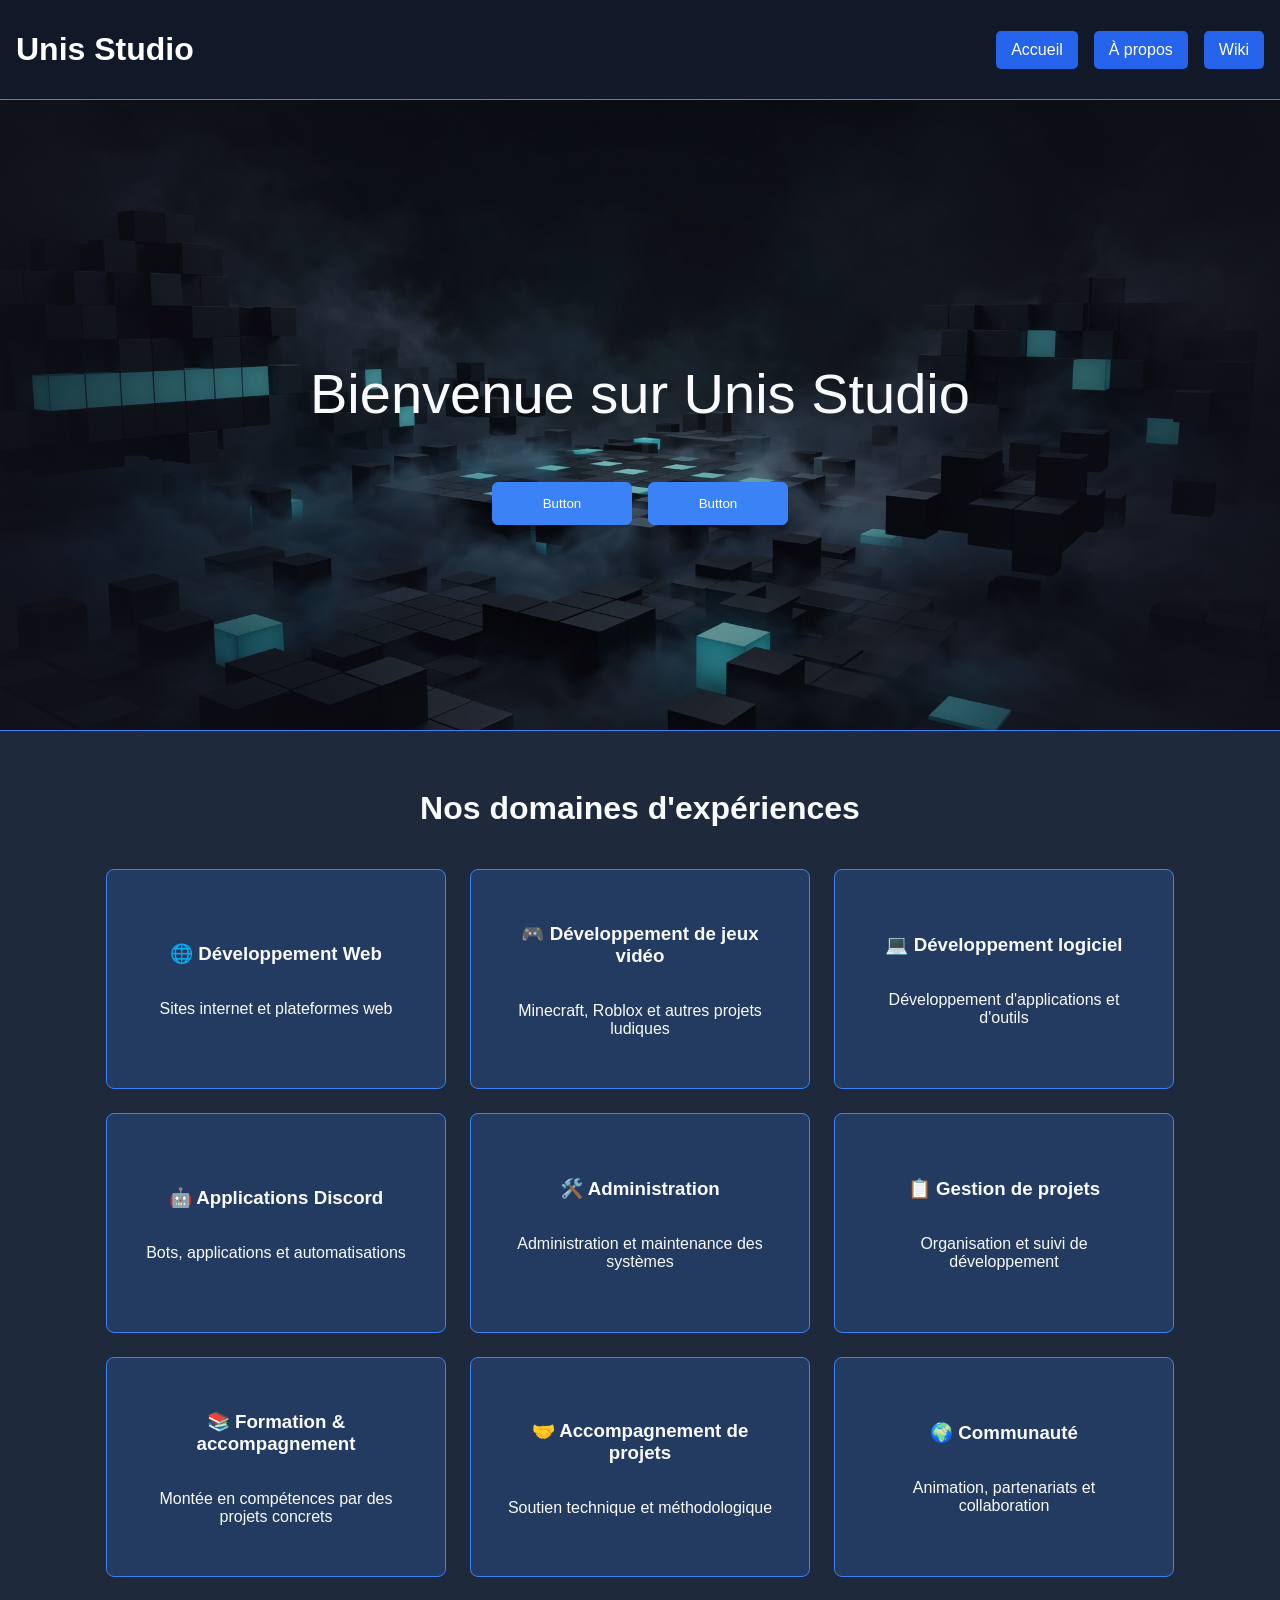
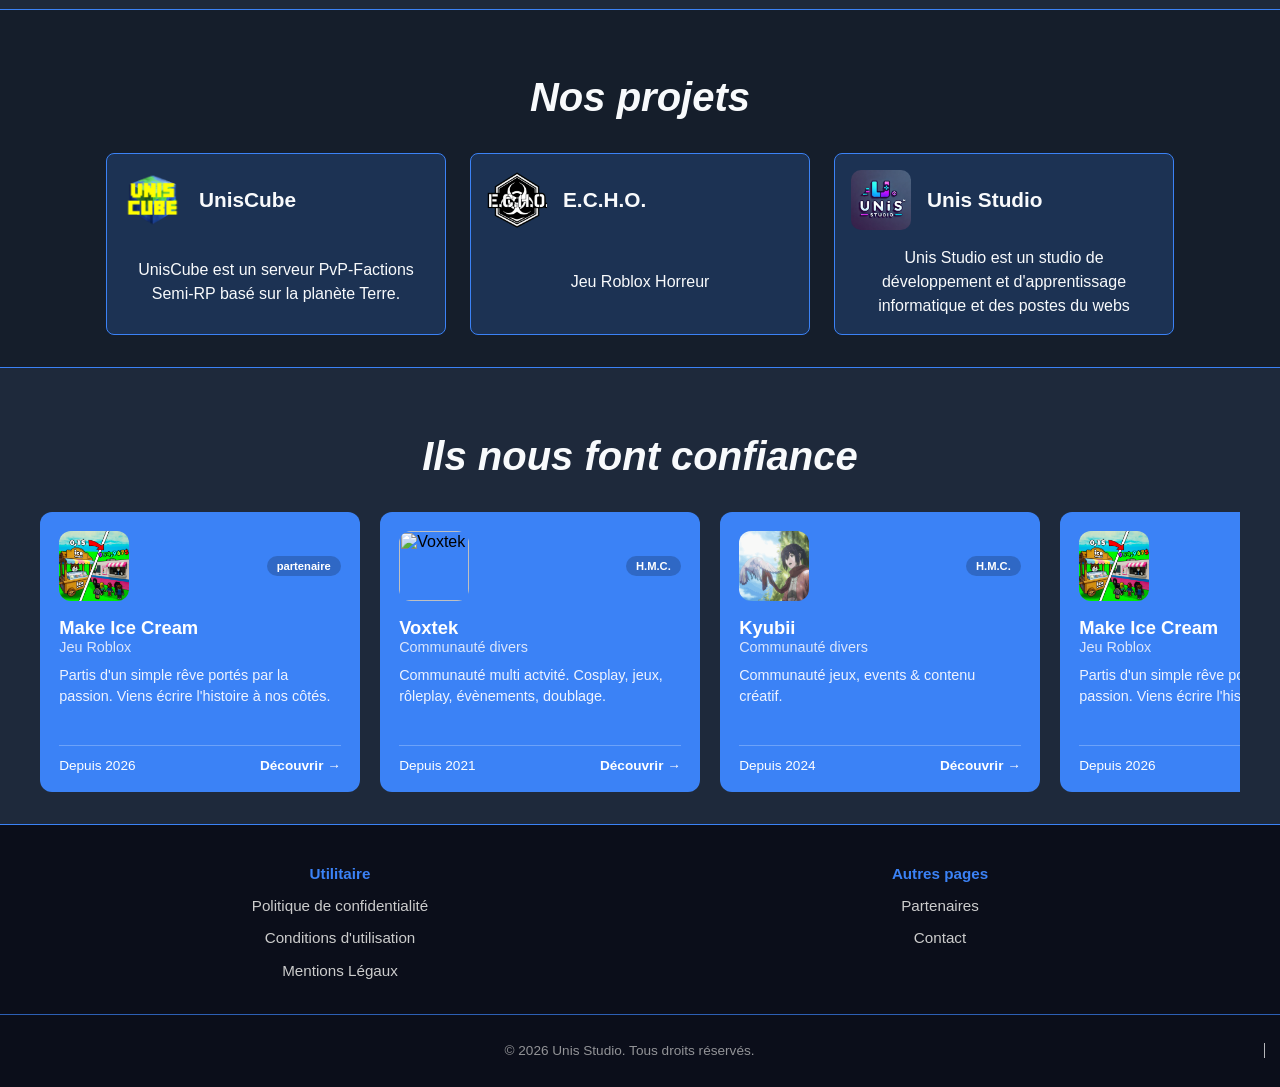
==== commit e0abb325: "feat: implement portfolio page with dynamic content; add partners section and status page; enhance s" ====
--- a/index.html
+++ b/index.html
@@ -16,11 +16,15 @@
     <div id="header"></div>
     <main>
         
-    <div class="pad0">
+    <section class="pad0">
         <div class="banner">
             <p id="Title-Index">Bienvenue sur Unis Studio</p>
+            <div class="pad0-button">
+                <button class="pad0-button-1">Button</button>
+                <button class="pad0-button-2">Button</button>
+            </div>
         </div>
-    </div>
+    </section>
     <div class="pad1" id="Domaine-Pad">
         <h2 id="Title-Domaine">Nos domaines d'expériences</h2>
         <div class="domaine-container">
@@ -67,61 +71,26 @@
         <div class="projet-container" id="projet-container">
         </div>
     </div>
-    <div class="pad1" id="Partners-Pad">
-        <p id="Title-Pad">Ils nous font confiance</p>
-        <div class="partners">
-            <div class="partners-container">
-                <div class="partner">
-                    <img src="assets/images/logo/madeicecream.webp" alt="Make Ice Cream Logo">
-                    <div class="partner-text">
-                        <h4>Make Ice Cream</h4>
-                        <p>Partis d'un simple rêve portés par la passion. Viens écrire l'histoire à nos côtés.</p>
-                    </div>
-                </div>
-
-                <div class="partner">
-                    <img src="assets/images/logo/voxtek.gif" alt="Voxtek Logo">
-                    <div class="partner-text">
-                        <h4>Voxtek</h4>
-                    </div>
-                </div>
-                <div class="partner">
-                    <img src="assets/images/logo/kyubii.gif" alt="Kyubii Logo">
-                    <div class="partner-text">
-                        <h4>Kyubii</h4>
-                    </div>
-                </div>
-            </div>
-            <div aria-hidden="true" class="partners-container">
-                <div class="partner">
-                    <img src="assets/images/logo/madeicecream.webp" alt="Make Ice Cream Logo">
-                    <div class="partner-text">
-                        <h4>Make Ice Cream</h4>
-                        <p>Partis d'un simple rêve portés par la passion. Viens écrire l'histoire à nos côtés.</p>
-                    </div>
-                </div>
-                <div class="partner">
-                    <img src="assets/images/logo/voxtek.gif" alt="Voxtek Logo">
-                    <div class="partner-text">
-                        <h4>Voxtek</h4>
-                    </div>
-                </div>
-                <div class="partner">
-                    <img src="assets/images/logo/kyubii.gif" alt="Kyubii Logo">
-                    <div class="partner-text">
-                        <h4>Kyubii</h4>
-                    </div>
-                </div>
-            </div>
-        </div>
+    <section id="Partners-Pad" class="pad1">
+    <h2 id="Title-Pad">Ils nous font confiance</h2>
+    <div class="partners">
+        <div class="partners-container">
     </div>
+    </section>
     
     
     </main>
     <div id="footer"></div>
     <script src="assets/data/projets.js"></script>
+    <script src="assets/data/partners.js"></script>
     <script src="js/index.js"></script>
     <script src="js/layout.js"></script>
+    <script>
+        (() => {
+        const track = document.querySelector('.partners-container');
+        if(track) track.innerHTML += track.innerHTML;
+        })();
+    </script>
 </body>
 
 
--- a/css/layout.css
+++ b/css/layout.css
@@ -60,7 +60,7 @@
 
 .nav-item {
 
-    padding: 5px 10px;
+    padding: 10px 15px;
 
     background-color: var(--button-color);
 
@@ -230,6 +230,9 @@
 
 }
 
+#disabled {
+    cursor: not-allowed;
+}
 
 
 /* =========================
--- a/css/index.css
+++ b/css/index.css
@@ -1,60 +1,115 @@
-:root {
-    --pad-separator: 1px solid var(--primary-color);
-}
-
-
-/* =========================
-   GENERAL
-========================= */
-
-.pad0 {
-
-    margin: clamp(30px, 8vw, 100px) auto;
-
-    width: min(100%, 1200px);
-
-}
-
+:root{
+    --pad-separator:1px solid var(--primary-color);
+}
+
+/* =========================
+   RESET
+========================= */
+
+*,
+*::before,
+*::after{
+    box-sizing:border-box;
+}
+
+img{
+    max-width:100%;
+    display:block;
+}
+
+html{
+    scroll-behavior:smooth;
+}
+
+body{
+    margin:0;
+    overflow-x:hidden;
+}
+
+/* =========================
+   HERO
+========================= */
+
+.pad0{
+    display:flex;
+    justify-content:center;
+    align-items:center;
+
+    width:100%;
+    min-height:70vh;
+
+    padding:2rem 1rem;
+    text-align:center;
+
+    background:
+        radial-gradient(circle, rgba(0,0,0,.25), rgba(16,16,26,.9)),
+        url("../assets/images/image/765970388_1052058500514869_1336402424257036138_n.webp")
+        center/cover no-repeat;
+}
+
+.pad0-button{
+    display:flex;
+    justify-content:center;
+    align-items:center;
+    flex-wrap:wrap;
+    gap:1rem;
+}
+
+.pad0-button-1,
+.pad0-button-2{
+    background:#3B82F6;
+    border:1px solid #3B82F6;
+    color:#fff;
+
+    min-width:140px;
+
+    padding:.8rem 1.4rem;
+
+    border-radius:6px;
+
+    cursor:pointer;
+
+    transition:.25s;
+}
+
+.pad0-button-1:hover,
+.pad0-button-2:hover{
+    transform:translateY(-2px);
+    box-shadow:0 0 10px #3B82F6;
+}
+
+/* =========================
+   PADS
+========================= */
 
 .pad1,
-.pad2 {
-
-    padding: clamp(1rem, 3vw, 2rem);
-
-    display:flex;
-
+.pad2{
+
+    display:flex;
     flex-direction:column;
-
-    align-items:center;
-
-    width:100%;
-
-    border-top:1px solid var(--primary-color);
-
-}
-
-
-.pad1 {
-
-    background-color:var(--background-color-high);
-
-}
-
-
-.pad2 {
-
-    background-color:var(--background-color-low);
-
-}
-
-
-
-#Title-Pad {
-
-    font-size:clamp(2rem,4vw,2.5rem);
+    align-items:center;
+
+    width:100%;
+
+    padding:clamp(1rem,3vw,2rem);
+
+    border-top:var(--pad-separator);
+
+}
+
+.pad1{
+    background:var(--background-color-high);
+}
+
+.pad2{
+    background:var(--background-color-low);
+}
+
+#Title-Pad{
+
+    font-size:clamp(1.6rem,5vw,2.5rem);
 
     font-weight:bold;
-
     font-style:italic;
 
     color:var(--text-color);
@@ -63,421 +118,547 @@
 
 }
 
-
-
-#title-Index {
-
-    font-size:clamp(2.2rem,5vw,3.2rem);
+#title-Index{
+
+    font-size:clamp(2rem,7vw,3.5rem);
+
+    color:var(--text-color);
 
     text-align:center;
 
+    overflow-wrap:anywhere;
+
+}
+
+/* =========================
+   DOMAINES
+========================= */
+
+#Domaine-Pad{
+    gap:1rem;
+}
+
+#Title-Domaine{
+
+    font-size:clamp(1.5rem,4vw,2rem);
+
     color:var(--text-color);
 
-    overflow-wrap:break-word;
-
-}
-
-
-
-/* =========================
-   DOMAINES
-========================= */
-
-
-#Domaine-Pad {
+    font-weight:bold;
+
+}
+
+.domaine-container{
+
+    width:100%;
+
+    display:flex;
+
+    flex-wrap:wrap;
+
+    justify-content:center;
+
+    gap:1.5rem;
+
+}
+
+.domaine{
+
+    flex:1 1 300px;
+
+    max-width:340px;
+
+    width:100%;
+
+    min-height:220px;
+
+    display:flex;
+
+    flex-direction:column;
+
+    justify-content:center;
+
+    align-items:center;
+
+    text-align:center;
+
+    padding:2rem;
+
+    background:rgba(59,130,246,.2);
+
+    border:1px solid var(--primary-color);
+
+    border-radius:8px;
+
+    color:var(--text-color);
+
+    transition:.25s;
+
+}
+
+.domaine:hover{
+
+    background:rgba(59,130,246,.35);
+
+    transform:translateY(-3px);
+
+    box-shadow:0 0 12px var(--primary-color);
+
+}
+
+/* =========================
+   PROJETS
+========================= */
+
+.projet-container{
+
+    width:100%;
+
+    display:flex;
+
+    flex-wrap:wrap;
+
+    justify-content:center;
+
+    gap:1.5rem;
+
+}
+
+.projet{
+
+    flex:1 1 300px;
+
+    max-width:340px;
+
+    width:100%;
+
+    min-height:170px;
+
+    display:flex;
+
+    flex-direction:column;
+
+    padding:1rem;
+
+    border-radius:8px;
+
+    border:1px solid var(--primary-color);
+
+    background:rgba(59,130,246,.2);
+
+    color:var(--text-color);
+
+    transition:.25s;
+
+}
+
+.projet:hover{
+
+    transform:translateY(-3px);
+
+    box-shadow:0 0 12px var(--primary-color);
+
+}
+
+.projet-info-up{
+
+    display:flex;
+
+    align-items:center;
 
     gap:1rem;
 
-}
-
-
-
-#Title-Domaine {
-
-    font-size:clamp(1.7rem,3vw,2rem);
+    width:100%;
+
+}
+
+.projet-info-up h2{
+
+    flex:1;
+
+    margin:0;
+
+    font-size:1.3rem;
+
+    white-space:nowrap;
+
+    overflow:hidden;
+
+    text-overflow:ellipsis;
+
+}
+
+.projet img{
+
+    width:60px;
+
+    height:60px;
+
+    border-radius:10px;
+
+    object-fit:cover;
+
+    flex-shrink:0;
+
+}
+
+.projet p{
+
+    flex:1;
+
+    display:flex;
+
+    align-items:center;
+
+    justify-content:center;
+
+    text-align:center;
+
+    line-height:1.5;
+
+    margin:1rem 0 0;
+
+}
+
+/* =========================
+   PARTNERS
+========================= */
+
+.partners{
+
+    width:100%;
+
+    max-width:1200px;
+
+    margin:auto;
+
+    overflow:hidden;
+
+}
+
+.partners-container{
+
+    display:flex;
+
+    gap:20px;
+
+    width:max-content;
+
+    animation:scroll 25s linear infinite;
+
+}
+
+.partners-container:hover{
+
+    animation-play-state:paused;
+
+}
+
+.partner{
+
+    flex:0 0 320px;
+
+    width:320px;
+
+    min-height:280px;
+
+    display:flex;
+
+    flex-direction:column;
+
+    padding:1.2rem;
+
+    background:var(--primary-color);
+
+    border-radius:12px;
+
+    transition:.25s;
+
+}
+
+.partner:hover{
+
+    transform:translateY(-3px);
+
+    box-shadow:0 0 12px var(--primary-color);
+
+}
+
+@keyframes scroll{
+
+    from{
+        transform:translateX(0);
+    }
+
+    to{
+        transform:translateX(calc(-50% - 10px));
+    }
+
+}
+
+.card-top{
+
+    display:flex;
+
+    justify-content:space-between;
+
+    align-items:center;
+
+    gap:12px;
+
+}
+
+.card-top img{
+
+    width:70px;
+
+    height:70px;
+
+    border-radius:12px;
+
+    object-fit:cover;
+
+}
+
+.badge{
+
+    background:rgba(0,0,0,.2);
+
+    color:#fff;
+
+    padding:4px 10px;
+
+    border-radius:999px;
+
+    font-size:.7rem;
 
     font-weight:bold;
 
-    font-style:italic;
-
-    color:var(--text-color);
-
-}
-
-
-
-.domaine-container {
-
-    width:100%;
-
-    display:flex;
-
-    flex-wrap:wrap;
-
-    justify-content:center;
-
-    gap:1.5rem;
-
-}
-
-
-
-.domaine {
-
-
-    display:flex;
-
-    flex-direction:column;
-
-    align-items:center;
-
-    justify-content:center;
-
-
-    width:min(100%,320px);
-
-    min-height:220px;
-
-
-    padding:2rem;
-
-
-    border:1px solid var(--primary-color);
-
-    border-radius:5px;
-
-
-    background-color:rgba(59,130,246,.2);
-
-    color:var(--text-color);
-
-
-    flex:1 1 280px;
-
-
-    text-align:center;
-
-
-    transition:.25s;
-
-}
-
-
-
-.domaine:hover {
-
-    background-color:rgba(59,130,246,.4);
-
-    box-shadow:0 0 10px var(--primary-color);
-
-    transform:scale(1.02);
-
-}
-
-
-
-/* =========================
-   PROJETS
-========================= */
-
-
-.projet-container {
-
-    width:100%;
-
-    display:flex;
-
-    flex-wrap:wrap;
-
-    justify-content:center;
-
-    gap:1.5rem;
-
-}
-
-
-
-.projet {
-
-
-    display:flex;
-
-    flex-direction:column;
-
-    align-items:center;
-
-
-    width:min(100%,320px);
-
-
-    min-height:155px;
-
-
-    padding:1rem;
-
-
-    border:1px solid var(--primary-color);
-
-    border-radius:5px;
-
-
-    background-color:rgba(59,130,246,.2);
-
-
-    color:var(--text-color);
-
-
-    flex:1 1 280px;
-
-
-    transition:.25s;
-
-
-}
-
-
-
-.projet:hover {
-
-    transform:scale(1.01);
-
-    box-shadow:0 0 10px var(--primary-color);
-
-}
-
-
-
-.projet p {
-
-
-    flex:1;
-
-
-    display:flex;
-
-    align-items:center;
-
-    justify-content:center;
-
-
-    margin:0;
-
-
-    text-align:center;
-
-
-    line-height:1.4;
-
-}
-
-
-
-.projet-info-up {
-
-
-    width:100%;
-
-
-    display:flex;
-
-    align-items:center;
-
-    justify-content:center;
-
-
-    gap:1rem;
-
-
-}
-
-
-
-.projet-info-up h2 {
-
-
-    flex:1;
-
-
-    margin:0;
-
-
-    font-size:1.3rem;
-
-
-    overflow:hidden;
-
-    text-overflow:ellipsis;
-
-
-    white-space:nowrap;
-
-
-    text-align:center;
-
-
-}
-
-
-
-.projet img {
-
-
-    width:60px;
-
-    height:60px;
-
-
-    flex-shrink:0;
-
-
-    border-radius:10px;
-
-
-    object-fit:cover;
-
-}
-
-
-
-/* =========================
-   PARTNERS
-========================= */
-
-
-.partners {
-
-
-    width:min(1200px,95%);
-
-
-    margin:10px auto;
-
-
-    display:flex;
-
-
-    overflow:hidden;
-
-
-    border:1px solid var(--primary-color);
-
-
-}
-
-
-
-.partners-container {
-    display:flex;
-    gap:1rem;
-    animation:scroll 10s linear infinite;
-    margin-left: 10px;
-}
-
-
-
-.partner {
-    display:flex;
-    flex:0 0 min(90vw,500px);
-    min-height:250px;
-    align-items:center;
-    gap:1rem;
-    padding:1rem;
-    border-radius:5px;
-    background-color:var(--primary-color);
-    color:var(--text-color);
-
-}
-
-
-
-.partner:hover {
-
-
-    box-shadow:0 0 10px var(--primary-color);
-
-
-    transform:scale(1.02);
-
-
-}
-
-
-
-.partner img {
-
-
-    width:50%;
-
-
-    height:100%;
-
-
-    min-height:200px;
-
-
-    object-fit:cover;
-
-
-    border-radius:5px;
-
-
-}
-
-
-
-@keyframes scroll {
-
-    from {
-        transform:translateX(0);
-    }
-    to {
-        transform:translateX(-100%);
-    }
+}
+
+.card-name{
+
+    margin-top:1rem;
+
+    color:#fff;
+
+    font-size:1.15rem;
+
+    font-weight:bold;
+
+}
+
+.card-cat{
+
+    color:#dbe6fc;
+
+    font-size:.9rem;
+
+}
+
+.card-desc{
+
+    margin-top:.6rem;
+
+    color:#eef3ff;
+
+    line-height:1.5;
+
+    font-size:.9rem;
+
+}
+
+.card-divider{
+
+    margin-top:auto;
+
+    margin-bottom:12px;
+
+    height:1px;
+
+    background:rgba(255,255,255,.25);
+
+}
+
+.card-foot{
+
+    display:flex;
+
+    justify-content:space-between;
+
+    align-items:center;
+
+    color:#fff;
+
+    font-size:.85rem;
+
+}
+
+.card-foot a{
+
+    color:#fff;
+
+    text-decoration:none;
+
+    font-weight:bold;
+
 }
 
 /* =========================
    TABLETTE
 ========================= */
 
-@media(max-width:900px){
-    .partner {
+@media (max-width:992px){
+
+    .partner{
+
+        width:280px;
+
+        flex:0 0 280px;
+
+    }
+
+    .domaine,
+    .projet{
+
+        flex:1 1 280px;
+
+    }
+
+}
+
+/* =========================
+   MOBILE
+========================= */
+
+@media (max-width:768px){
+
+    .pad0{
+
+        min-height:60vh;
+
+        padding:2rem 1rem;
+
+    }
+
+    .pad1,
+    .pad2{
+
+        padding:1.5rem 1rem;
+
+    }
+
+    .domaine-container,
+    .projet-container{
+
+        gap:1rem;
+
+    }
+
+    .domaine,
+    .projet{
+
+        max-width:none;
+
+        width:100%;
+
+    }
+
+    .partner{
+
+        width:250px;
+
+        flex:0 0 250px;
+
+    }
+
+}
+
+/* =========================
+   PETIT MOBILE
+========================= */
+
+@media (max-width:600px){
+
+    .pad0-button{
+
         flex-direction:column;
-        min-height:auto;
-    }
-    .partner img {
+
         width:100%;
-        height:200px;
-    }
-}
-
-/* =========================
-   MOBILE
-========================= */
-
-@media(max-width:480px){
-    .pad1,
-    .pad2 {
-        padding:1rem;
-    }
-
-    #Title-Pad {
+
+    }
+
+    .pad0-button-1,
+    .pad0-button-2{
+
+        width:100%;
+
+        max-width:300px;
+
+    }
+
+    .projet-info-up{
+
+        flex-direction:column;
+
+        text-align:center;
+
+    }
+
+    .projet-info-up h2{
+
+        white-space:normal;
+
+    }
+
+}
+
+/* =========================
+   TRÈS PETIT MOBILE
+========================= */
+
+@media (max-width:400px){
+
+    #title-Index{
+
         font-size:1.8rem;
-    }
-
-    #title-Index {
-        font-size:2.2rem;
-    }
-
-    .domaine {
-        padding:1.5rem;
-    }
-
-    .projet {
-        width:100%;
-    }
-
-    .partner img {
-        height:180px;
+
+    }
+
+    #Title-Pad{
+
+        font-size:1.5rem;
+
+    }
+
+    .partner{
+
+        width:210px;
+
+        flex:0 0 210px;
+
+        min-height:240px;
+
+    }
+
+    .card-top img{
+
+        width:55px;
+
+        height:55px;
+
+    }
+
+    .card-name{
+
+        font-size:1rem;
+
+    }
+
+    .card-desc{
+
+        font-size:.8rem;
+
     }
 
 }
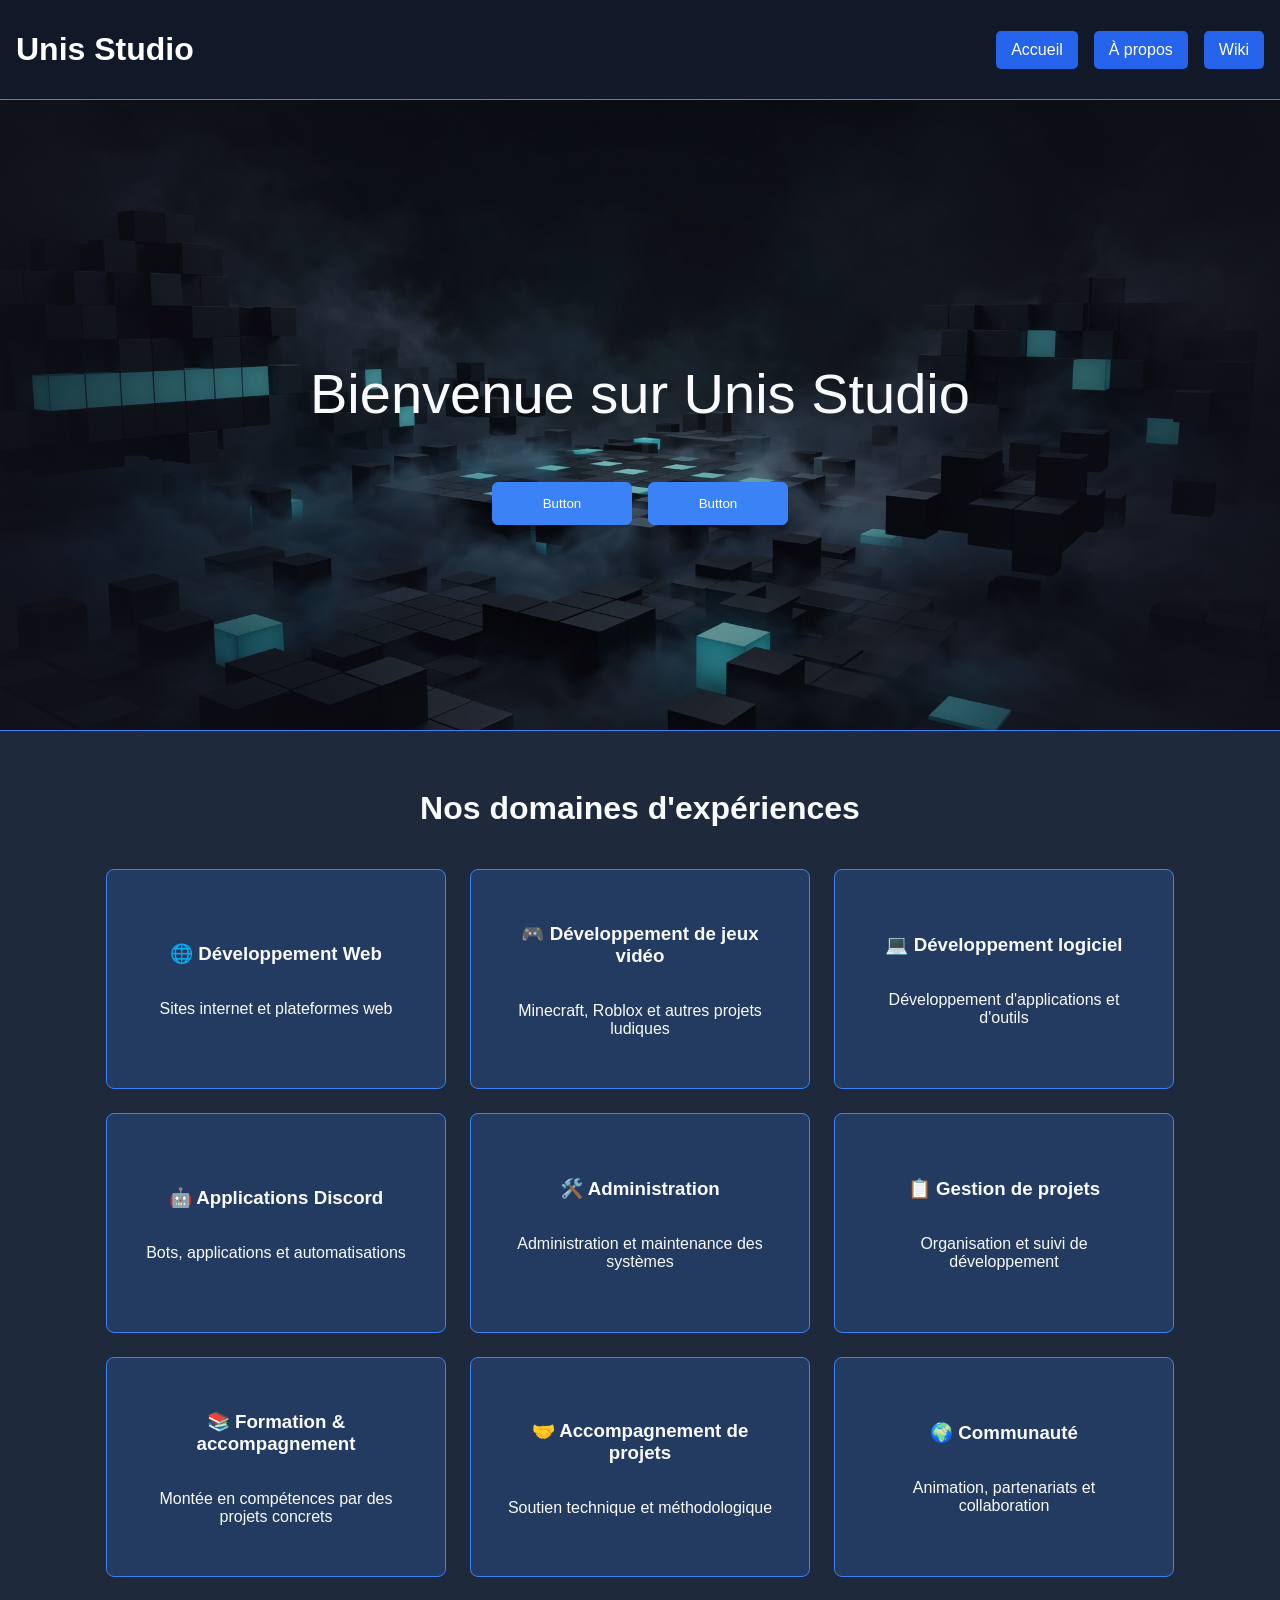
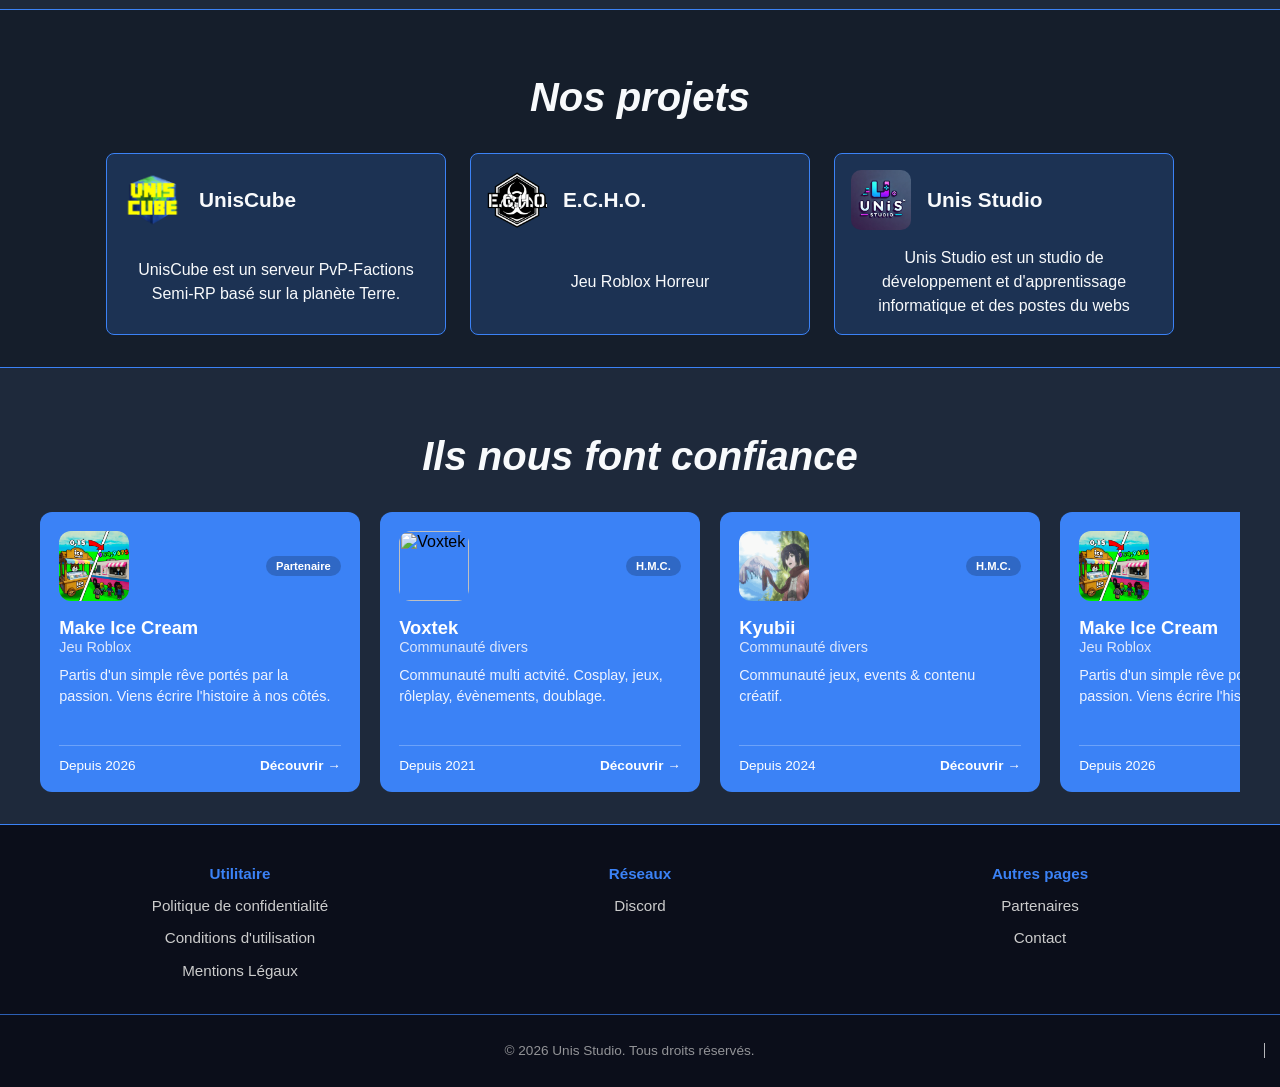
==== commit 41481d5f: "feat: update footer with social media links; add new logo images and update favicon" ====
--- a/index.html
+++ b/index.html
@@ -2,7 +2,7 @@
 <head>
     <title>Unis Studio</title>
     <meta name="viewport" content="width=device-width, initial-scale=1.0">
-    <link rel="icon" href="assets/images/logo/UnisStudio.png">
+    <link rel="icon" href="assets/images/logo/Logo_UNIS_Studio-white.png">
     <link rel="stylesheet" href="css/style.css">
     <link rel="stylesheet" href="css/layout.css">
     <link rel="stylesheet" href="css/index.css">
